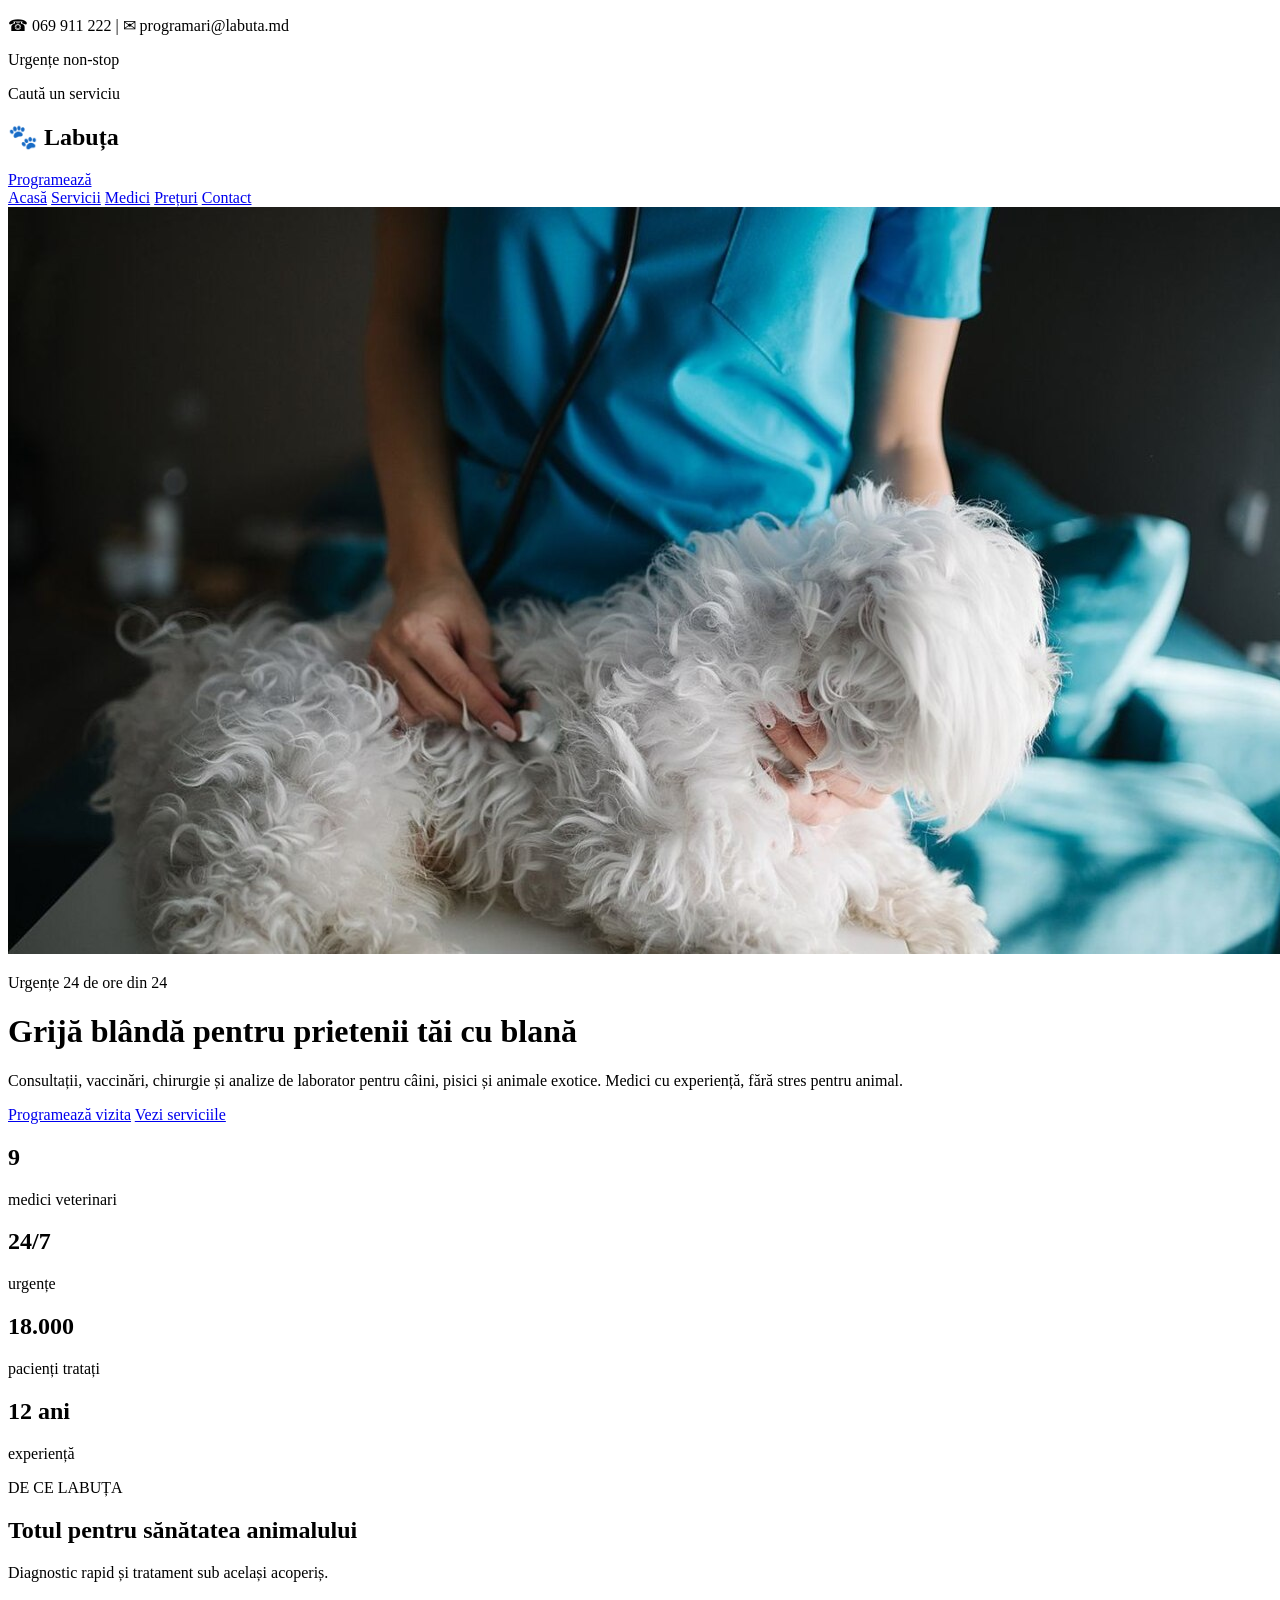
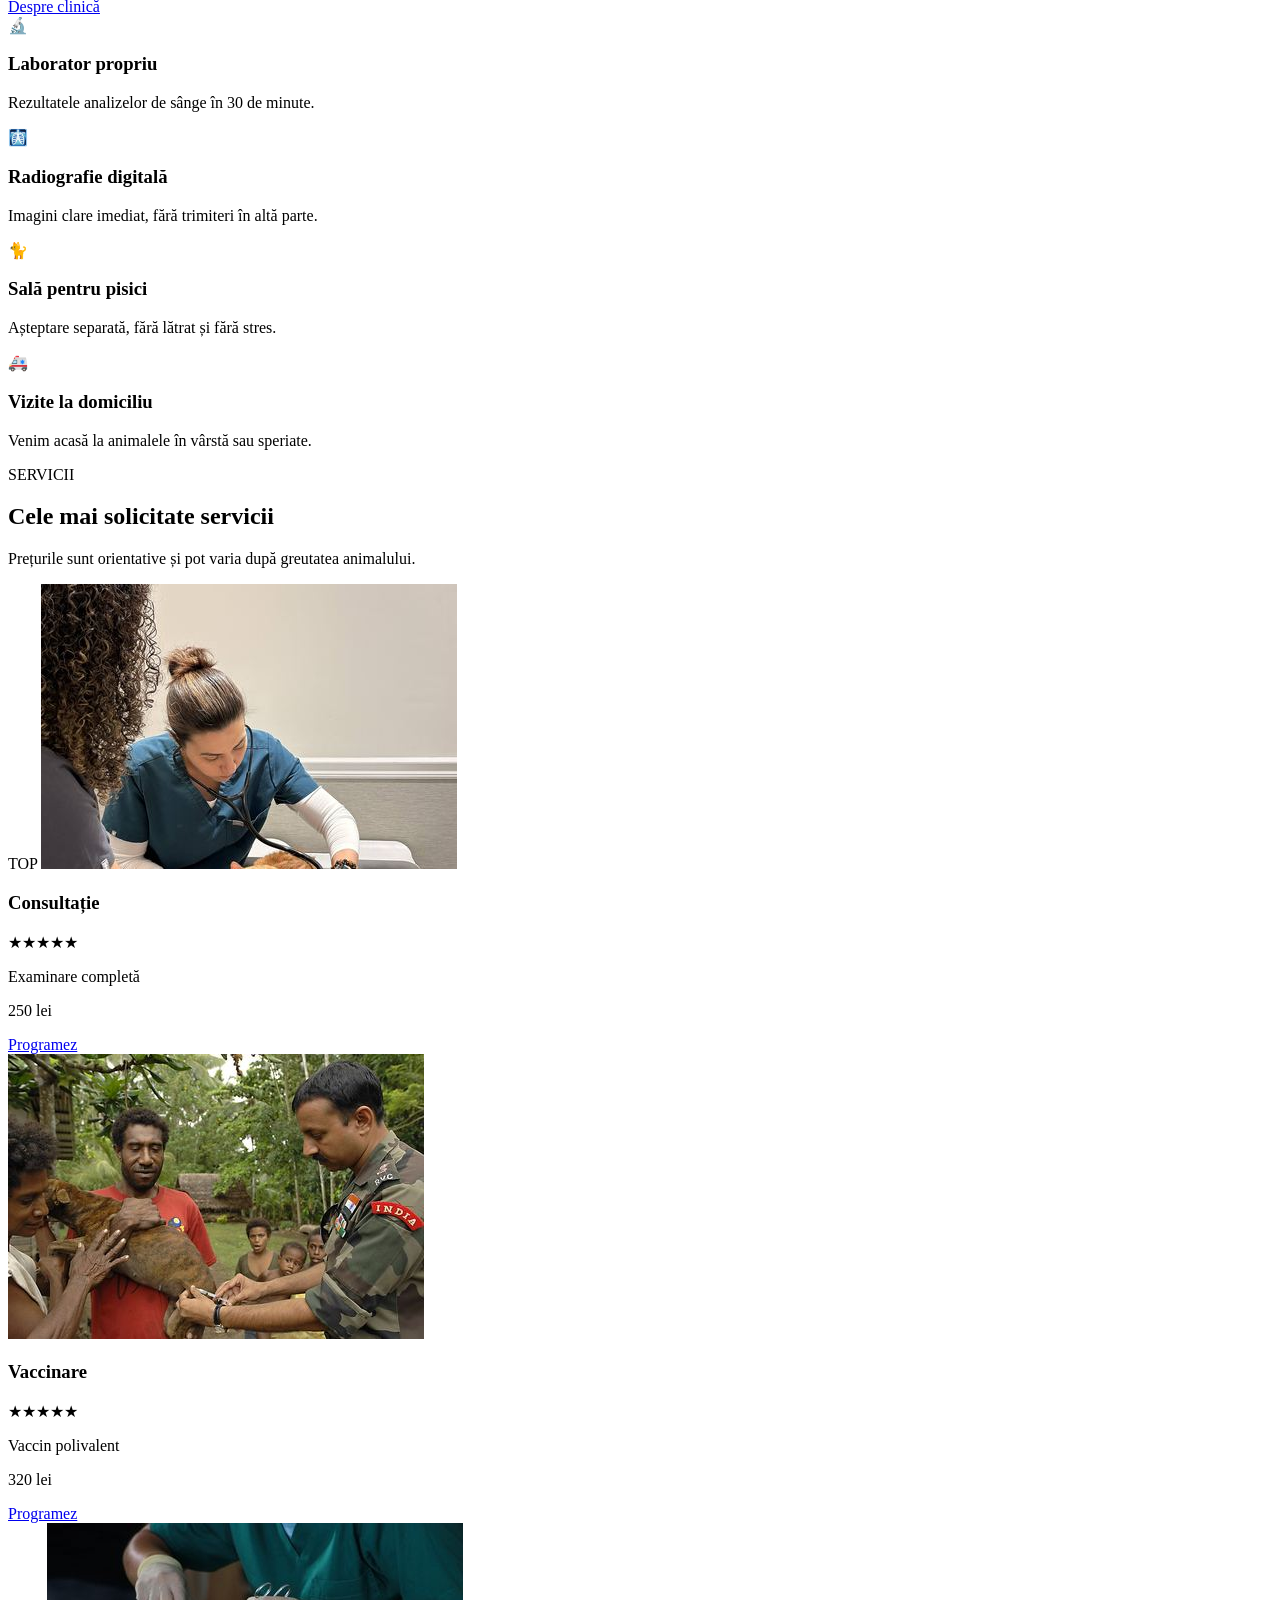
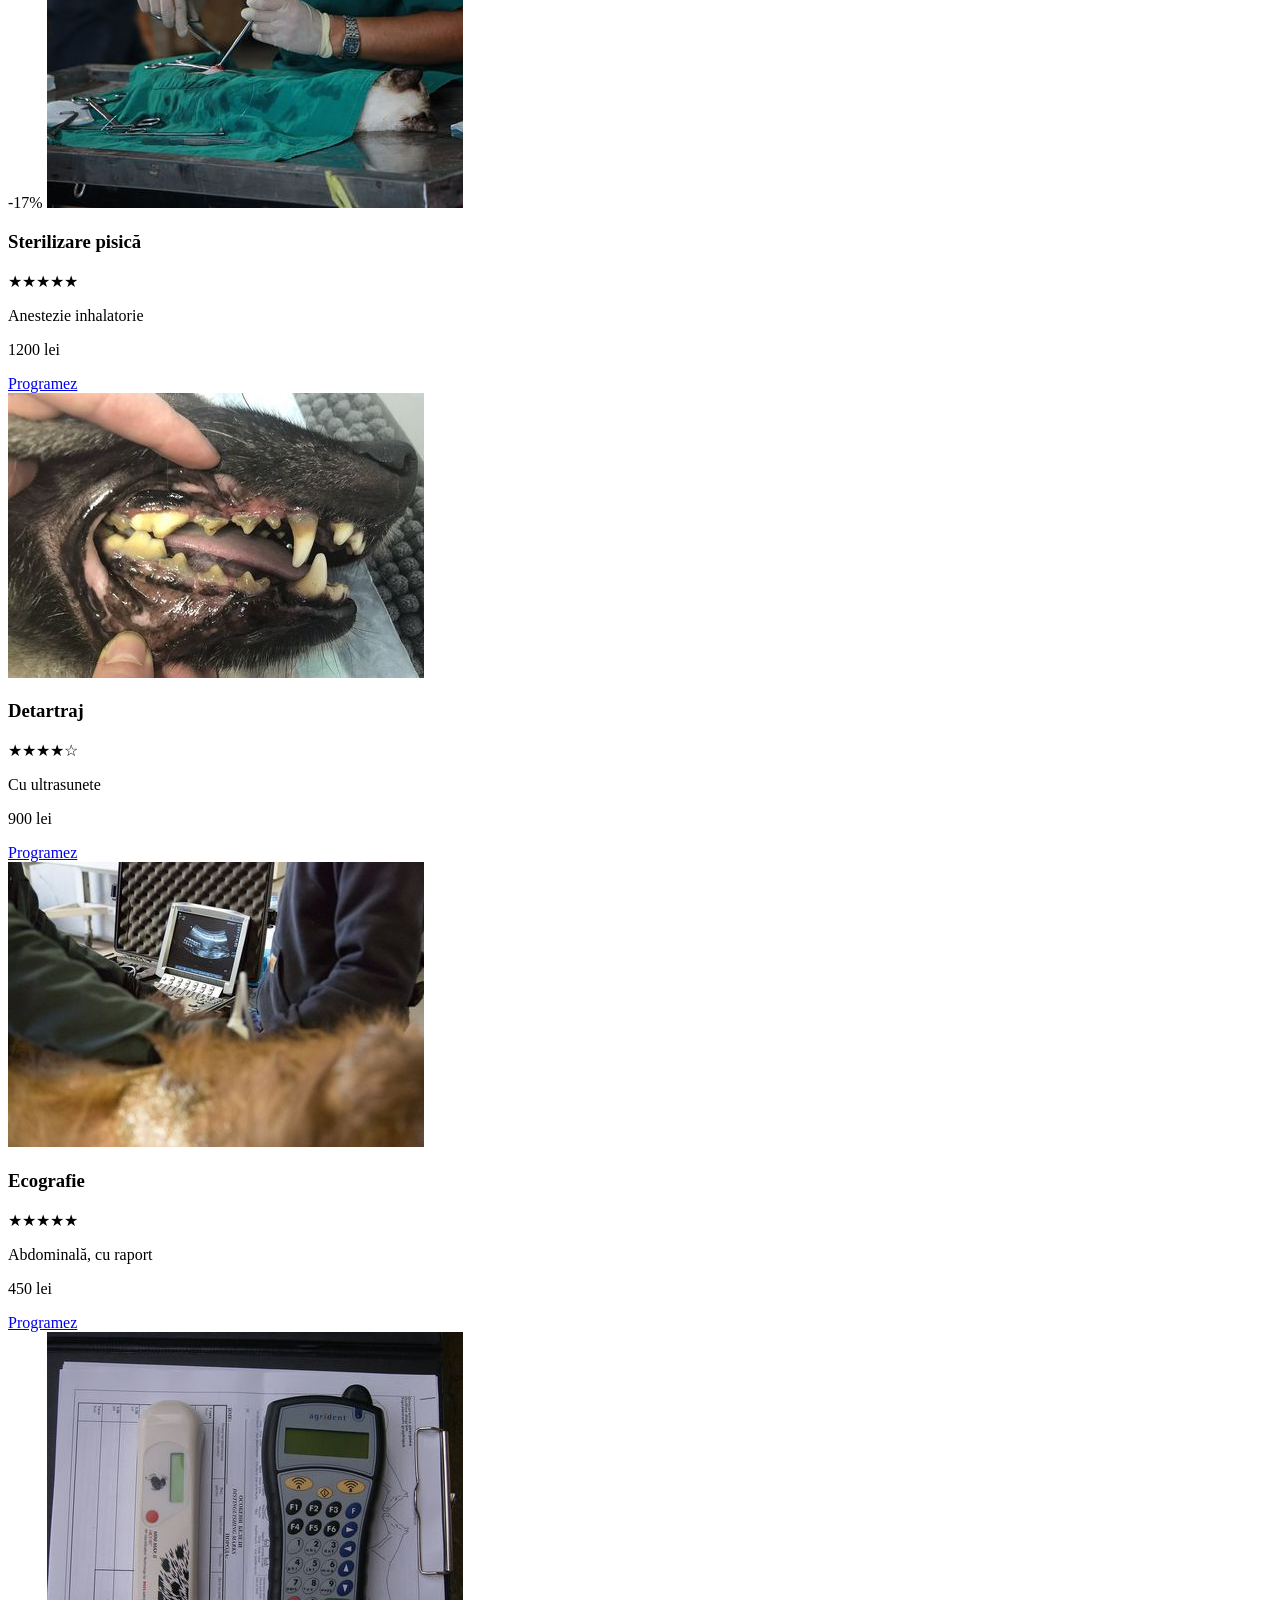
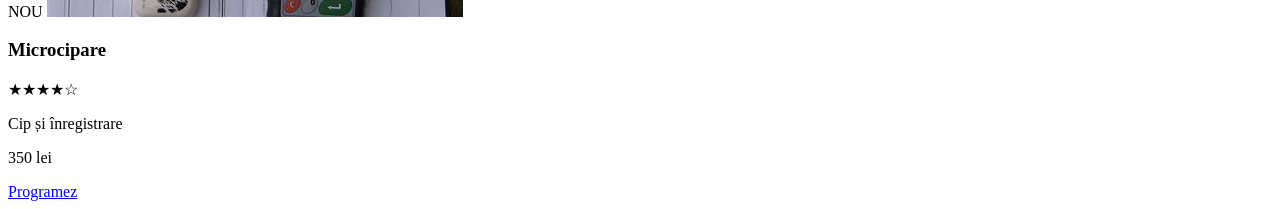
==== index.html @ cfefa3c4 "Update and rename labuta.html to index.html" ====
<!DOCTYPE html>
<html>

<head>
    <meta charset="UTF-8">
    <meta name="viewport" content="width=device-width, initial-scale=1.0">
    <title>Labuța - Clinica Veterinară</title>
    <link rel="stylesheet" href="style.css">
</head>
<body>

    <!-- Верхняя полоса -->
    <div class="top-bar">
        <p>☎ 069 911 222 | ✉ programari@labuta.md</p>
        <p>Urgențe non-stop</p>
    </div>

    <!-- Шапка -->
    <div class="header">
        <div class="header-top">
            <div class="search">
                <p>Caută un serviciu</p>
            </div>

            <div class="logo">
                <h2><span class="paw-icon">🐾</span> Labuța</h2>
            </div>

            <div class="header-button">
                <a href="#contact">Programează</a>
            </div>
        </div>

        <!-- Навигация -->
        <div class="navigation">
            <div class="navigation-links">
                <a href="#home">Acasă</a>
                <a href="#services">Servicii</a>
                <a href="#about">Medici</a>
                <a href="#prices">Prețuri</a>
                <a href="#contact">Contact</a>
            </div>
        </div>
    </div>

    <!-- Главный экран -->
    <div class="hero" id="home">
        <img src="images/veterinarian-dog.jpg" alt="Medic veterinar si câine">

        <div class="hero-content">
            <p class="hero-label">Urgențe 24 de ore din 24</p>

            <h1>Grijă <span>blândă</span> pentru prietenii tăi cu blană</h1>

            <p class="hero-description">
                Consultații, vaccinări, chirurgie și analize de laborator
                pentru câini, pisici și animale exotice.
                Medici cu experiență, fără stres pentru animal.
            </p>

            <div class="hero-buttons">
                <a href="#contact">Programează vizita</a>
                <a href="#services">Vezi serviciile</a>
            </div>
        </div>
    </div>

    <!-- Статистика -->
    <div class="statistics">
        <div class="stat-item">
            <h2>9</h2>
            <p>medici veterinari</p>
        </div>

        <div class="stat-item">
            <h2>24/7</h2>
            <p>urgențe</p>
        </div>

        <div class="stat-item">
            <h2>18.000</h2>
            <p>pacienți tratați</p>
        </div>

        <div class="stat-item">
            <h2>12 ani</h2>
            <p>experiență</p>
        </div>
    </div>

        <!-- Почему мы -->
    <div class="about" id="about">

        <div class="about-content">

            <p class="section-label">DE CE LABUȚA</p>

            <h2>Totul pentru sănătatea animalului</h2>

            <p>Diagnostic rapid și tratament sub același acoperiș.</p>

            <a href="#contact">Despre clinică</a>

        </div>

        <!-- Преимущества -->
        <div class="features" id="features">

            <div class="feature-card">
                <div class="feature-icon">🔬</div>
                <h3>Laborator propriu</h3>
                <p>Rezultatele analizelor de sânge în 30 de minute.</p>
            </div>

            <div class="feature-card">
                <div class="feature-icon">🩻</div>
                <h3>Radiografie digitală</h3>
                <p>Imagini clare imediat, fără trimiteri în altă parte.</p>
            </div>

            <div class="feature-card">
                <div class="feature-icon">🐈</div>
                <h3>Sală pentru pisici</h3>
                <p>Așteptare separată, fără lătrat și fără stres.</p>
            </div>

            <div class="feature-card">
                <div class="feature-icon">🚑</div>
                <h3>Vizite la domiciliu</h3>
                <p>Venim acasă la animalele în vârstă sau speriate.</p>
            </div>

        </div>

    </div>

    <!-- Услуги -->
    <div class="services" id="services">

        <p class="section-label">SERVICII</p>

        <h2>Cele mai solicitate servicii</h2>

        <p>Prețurile sunt orientative și pot varia după greutatea animalului.</p>

        <div class="services-grid">
            <div class="service-card">
                <span class="card-badge">TOP</span>
                <img src="images/consultation.jpg" alt="Consultație">
                <div class="service-content">
                    <h3>Consultație</h3>
                    <p>★★★★★</p>
                    <p>Examinare completă</p>
                    <p>250 lei</p>
                    <a href="#contact">Programez</a>
                </div>
            </div>

            <div class="service-card">
                <img src="images/vaccination.jpg" alt="Vaccinare">
                <div class="service-content">
                    <h3>Vaccinare</h3>
                    <p>★★★★★</p>
                    <p>Vaccin polivalent</p>
                    <p>320 lei</p>
                    <a href="#contact">Programez</a>
                </div>
            </div>

            <div class="service-card">
                <span class="card-badge">-17%</span>
                <img src="images/sterilization.jpg" alt="Sterilizare pisică">
                <div class="service-content">
                    <h3>Sterilizare pisică</h3>
                    <p>★★★★★</p>
                    <p>Anestezie inhalatorie</p>
                    <p>1200 lei</p>
                    <a href="#contact">Programez</a>
                </div>
            </div>

            <div class="service-card">
                <img src="images/dental.jpg" alt="Detartraj">
                <div class="service-content">
                    <h3>Detartraj</h3>
                    <p>★★★★☆</p>
                    <p>Cu ultrasunete</p>
                    <p>900 lei</p>
                    <a href="#contact">Programez</a>
                </div>
            </div>

            <div class="service-card">
                <img src="images/ecografie.jpg" alt="Ecografie">
                <div class="service-content">
                    <h3>Ecografie</h3>
                    <p>★★★★★</p>
                    <p>Abdominală, cu raport</p>
                    <p>450 lei</p>
                    <a href="#contact">Programez</a>
                </div>
            </div>

            <div class="service-card">
                <span class="card-badge">NOU</span>
                <img src="images/microchip.jpg" alt="Microcipare">
                <div class="service-content">
                    <h3>Microcipare</h3>
                    <p>★★★★☆</p>
                    <p>Cip și înregistrare</p>
                    <p>350 lei</p>
                    <a href="#contact">Programez</a>
                </div>
            </div>
        </div>
    </div>
</body>

</html>
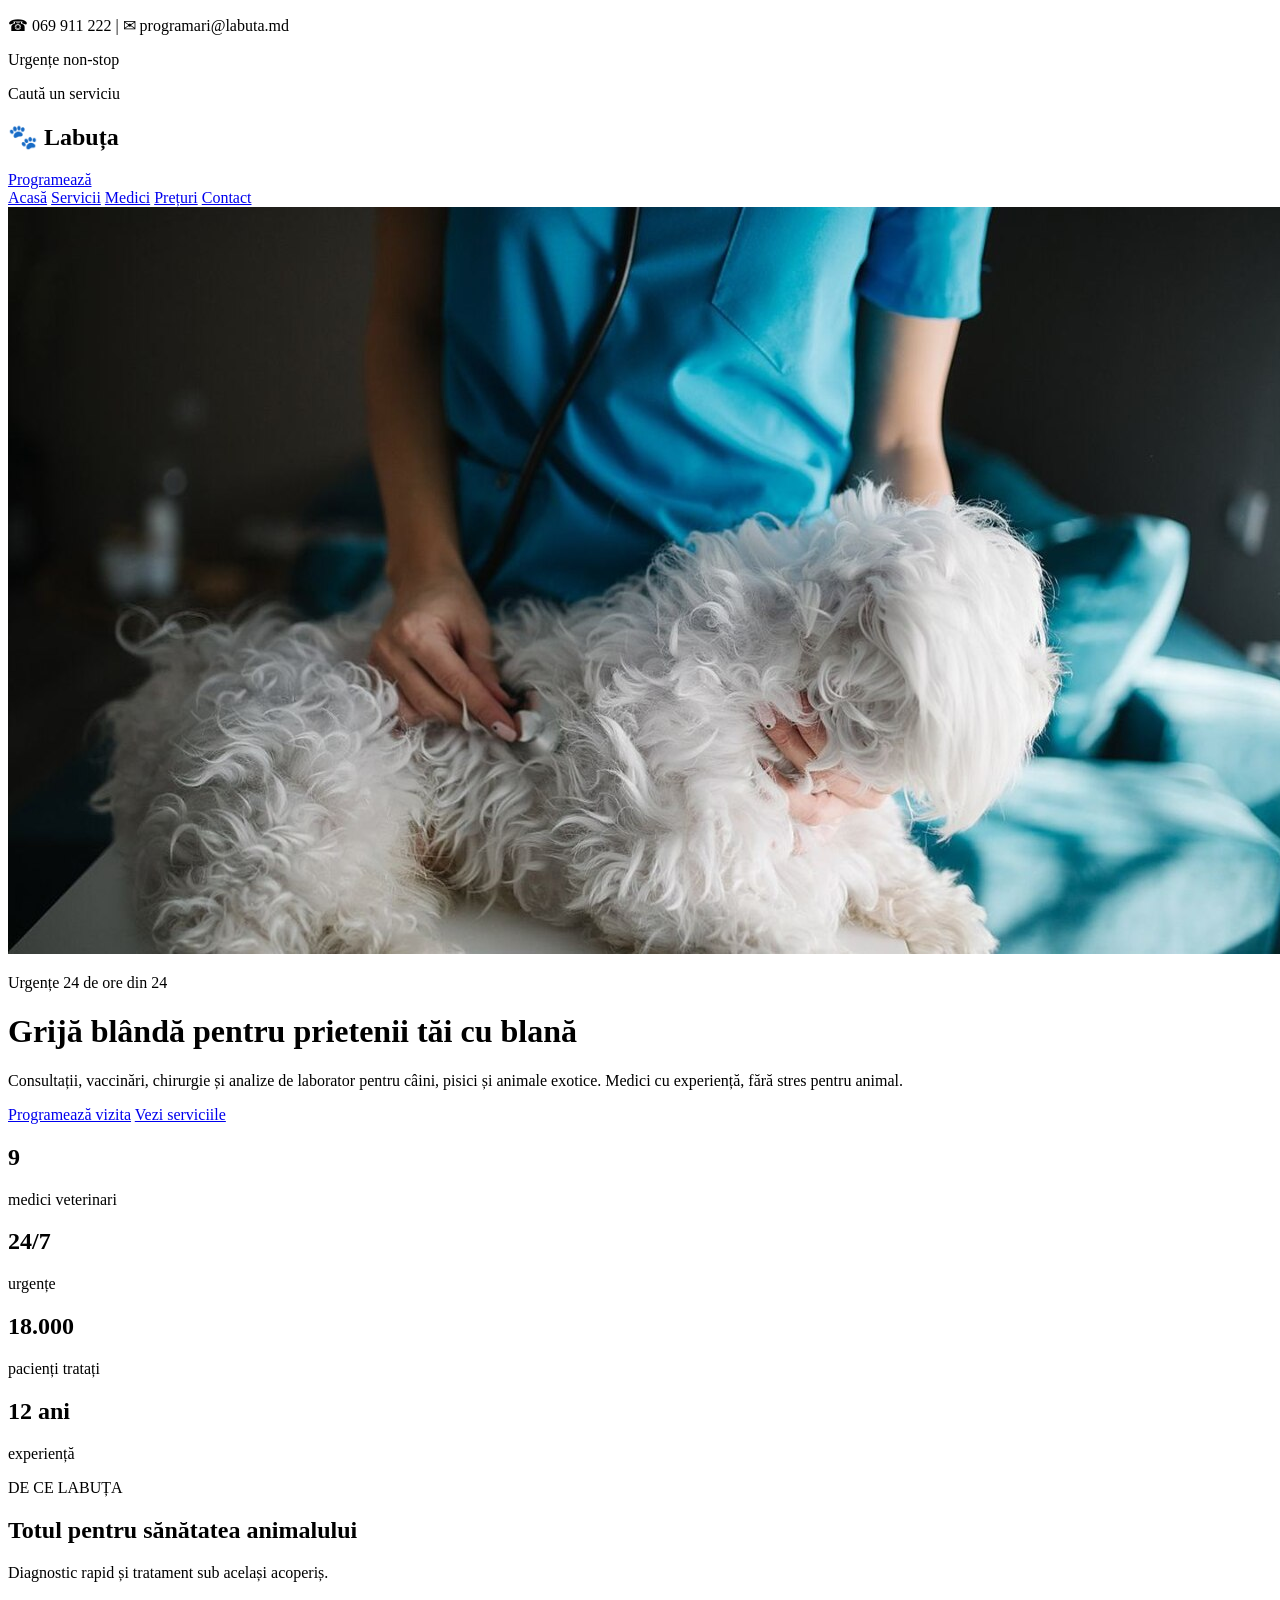
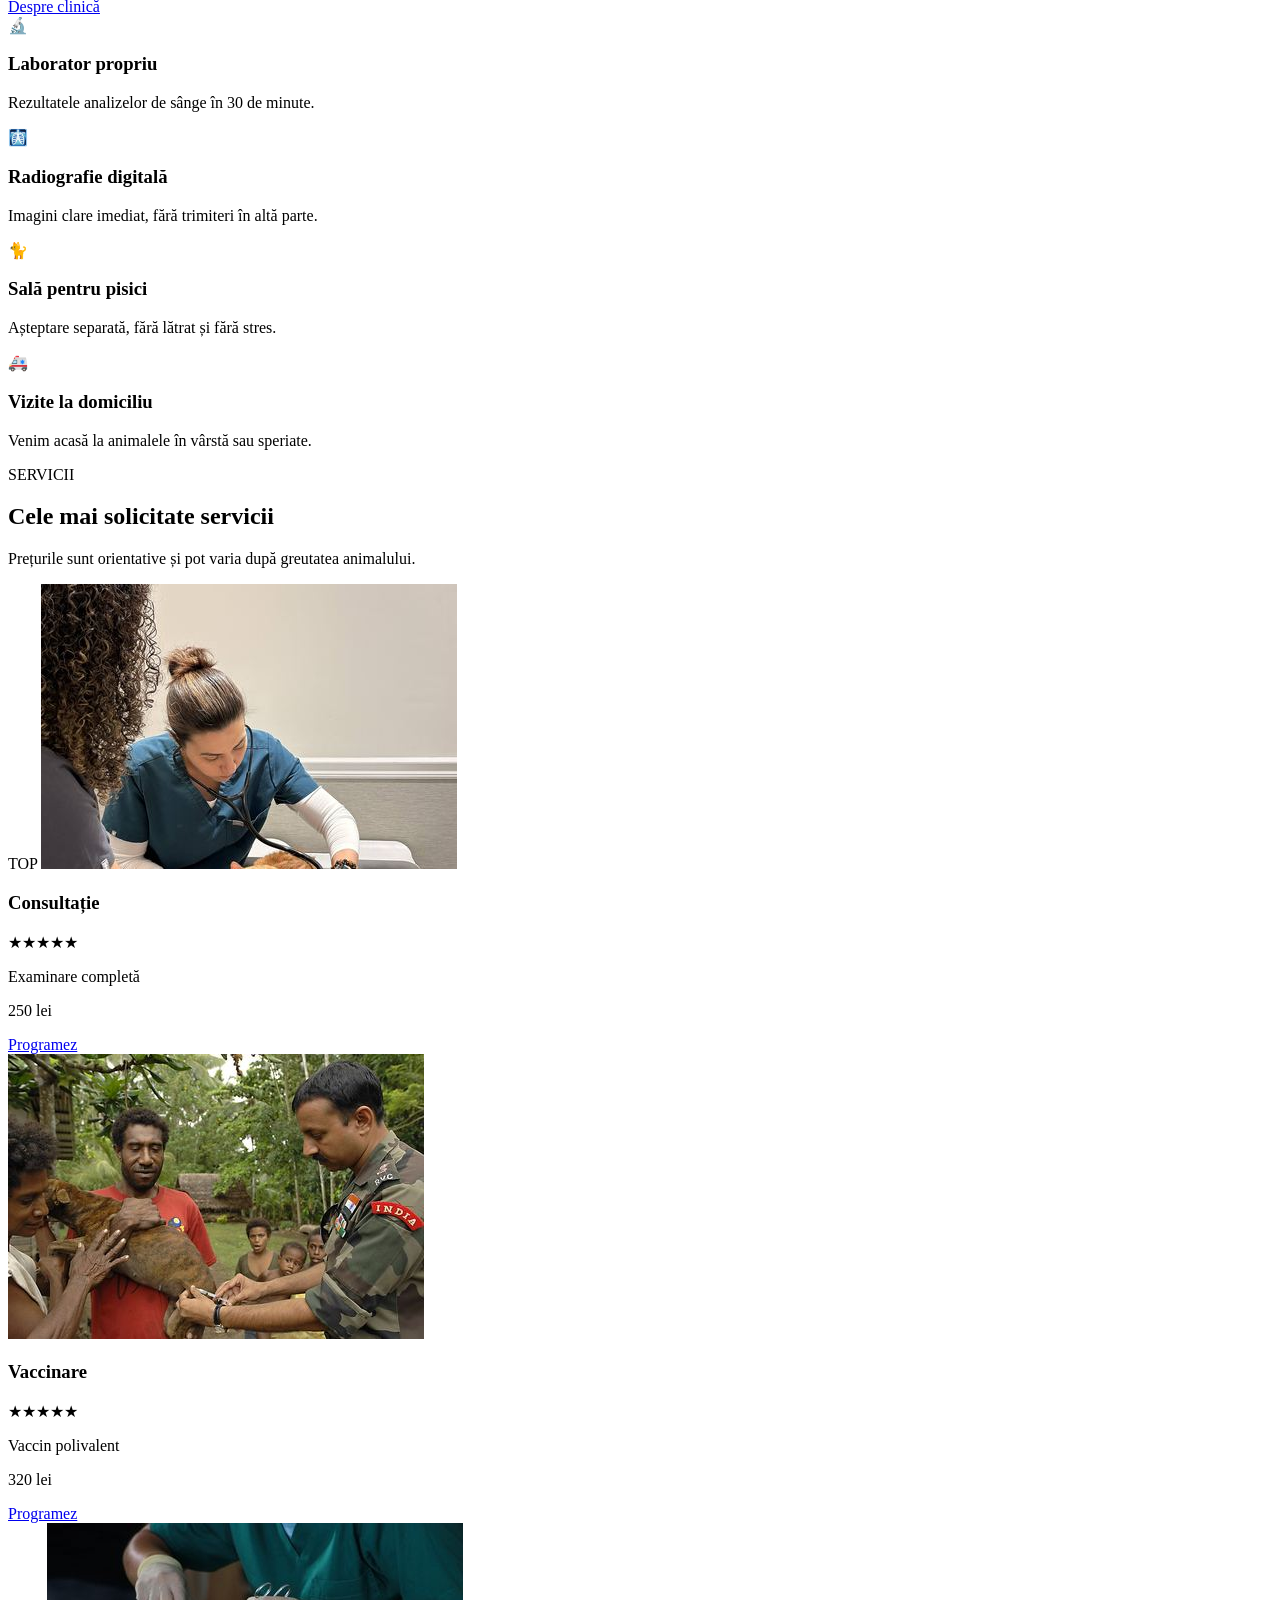
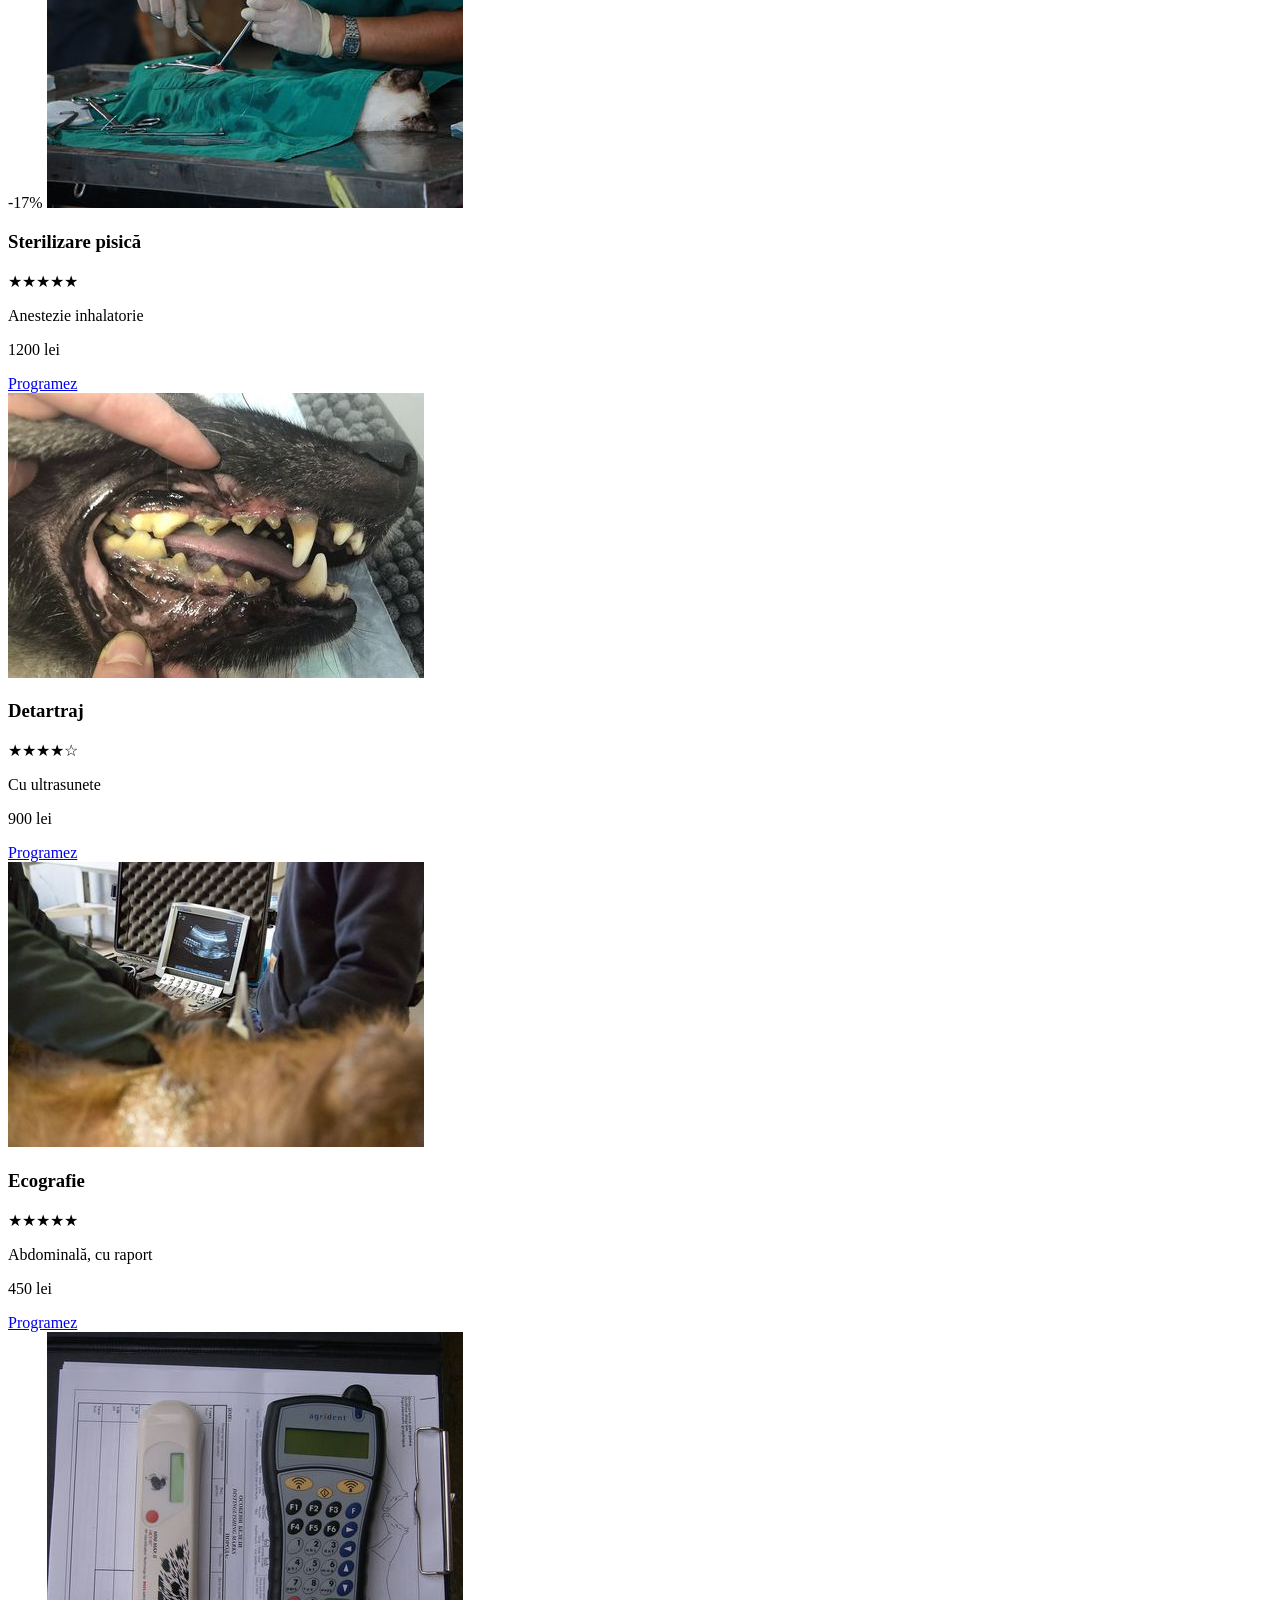
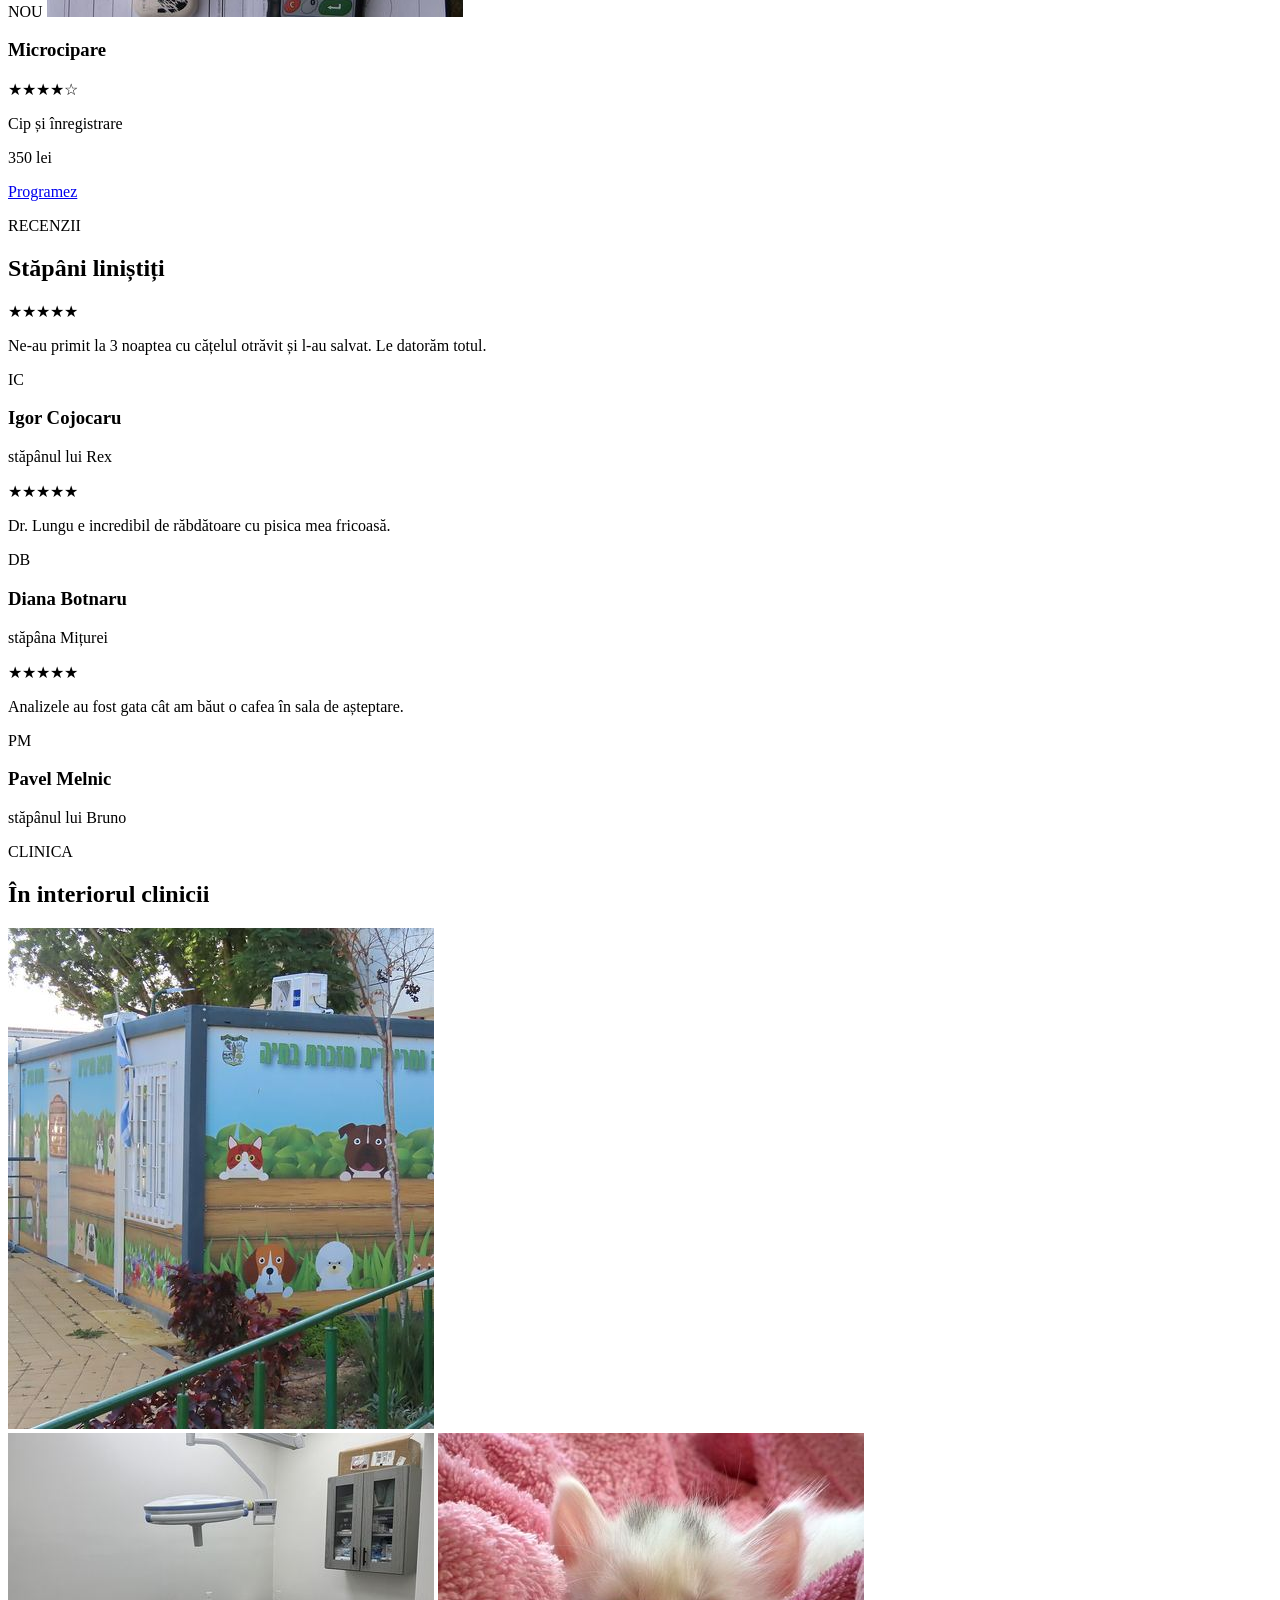
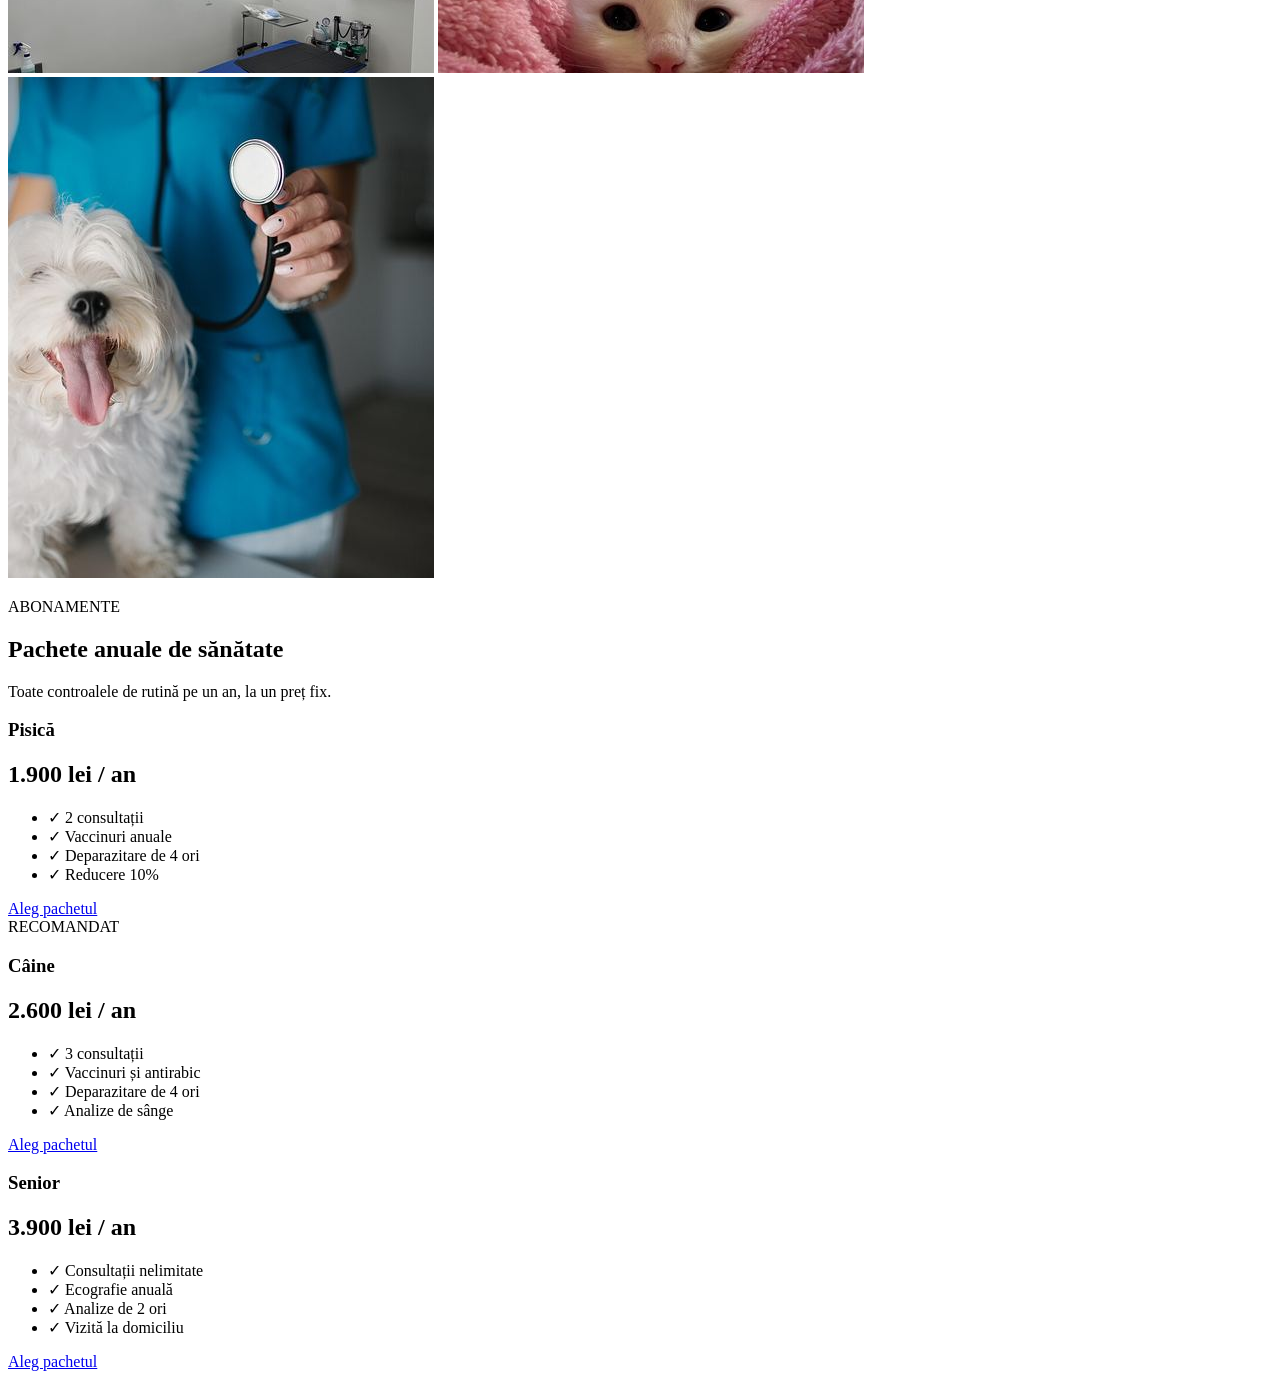
==== commit f0c3b70b: "добавил галерею и тарифы" ====
--- a/index.html
+++ b/index.html
@@ -214,6 +214,123 @@
             </div>
         </div>
     </div>
+    <!-- Отзывы -->
+    <div class="reviews">
+
+        <p class="section-label">RECENZII</p>
+
+        <h2>Stăpâni liniștiți</h2>
+
+        <div class="reviews-grid">
+
+            <div class="review-card">
+                <p>★★★★★</p>
+                <p>Ne-au primit la 3 noaptea cu cățelul otrăvit și l-au salvat. Le datorăm totul.</p>
+                <div class="review-author">
+                    <div class="author-avatar avatar-ic">IC</div>
+                    <div>
+                        <h3>Igor Cojocaru</h3>
+                        <p>stăpânul lui Rex</p>
+                    </div>
+                </div>
+            </div>
+
+            <div class="review-card">
+                <p>★★★★★</p>
+                <p>Dr. Lungu e incredibil de răbdătoare cu pisica mea fricoasă.</p>
+                <div class="review-author">
+                    <div class="author-avatar avatar-db">DB</div>
+                    <div>
+                        <h3>Diana Botnaru</h3>
+                        <p>stăpâna Mițurei</p>
+                    </div>
+                </div>
+            </div>
+
+            <div class="review-card">
+                <p>★★★★★</p>
+                <p>Analizele au fost gata cât am băut o cafea în sala de așteptare.</p>
+                <div class="review-author">
+                    <div class="author-avatar avatar-pm">PM</div>
+                    <div>
+                        <h3>Pavel Melnic</h3>
+                        <p>stăpânul lui Bruno</p>
+                    </div>
+                </div>
+            </div>
+
+        </div>
+    </div>
+
+        <!-- Галерея -->
+    <div class="gallery">
+
+        <p class="section-label">CLINICA</p>
+
+        <h2>În interiorul clinicii</h2>
+
+        <div class="gallery-grid">
+            <img src="images/clinic.jpg" alt="Fațada clinicii">
+            <div class="gallery-col">
+                <img src="images/cabinet.jpg" alt="Cabinet veterinar">
+                <img src="images/kitten.jpg" alt="Pisoi">
+            </div>
+            <img src="images/dog.jpg" alt="Examinarea unui câine">
+        </div>
+
+    </div>
+
+    <!-- Тарифы -->
+    <div class="pricing" id="prices">
+
+        <p class="section-label">ABONAMENTE</p>
+
+        <h2>Pachete anuale de sănătate</h2>
+
+        <p>Toate controalele de rutină pe un an, la un preț fix.</p>
+
+        <div class="pricing-grid">
+
+            <div class="price-card">
+                <h3>Pisică</h3>
+                <h2>1.900 lei <span>/ an</span></h2>
+                <ul>
+                    <li>✓ 2 consultații</li>
+                    <li>✓ Vaccinuri anuale</li>
+                    <li>✓ Deparazitare de 4 ori</li>
+                    <li>✓ Reducere 10%</li>
+                </ul>
+                <a href="#contact">Aleg pachetul</a>
+            </div>
+
+            <div class="price-card">
+                <span class="card-badge">RECOMANDAT</span>
+                <h3>Câine</h3>
+                <h2>2.600 lei <span>/ an</span></h2>
+                <ul>
+                    <li>✓ 3 consultații</li>
+                    <li>✓ Vaccinuri și antirabic</li>
+                    <li>✓ Deparazitare de 4 ori</li>
+                    <li>✓ Analize de sânge</li>
+                </ul>
+                <a href="#contact">Aleg pachetul</a>
+            </div>
+
+            <div class="price-card">
+                <h3>Senior</h3>
+                <h2>3.900 lei <span>/ an</span></h2>
+                <ul>
+                    <li>✓ Consultații nelimitate</li>
+                    <li>✓ Ecografie anuală</li>
+                    <li>✓ Analize de 2 ori</li>
+                    <li>✓ Vizită la domiciliu</li>
+                </ul>
+                <a href="#contact">Aleg pachetul</a>
+            </div>
+
+        </div>
+    </div>
+    
 </body>
 
 </html>
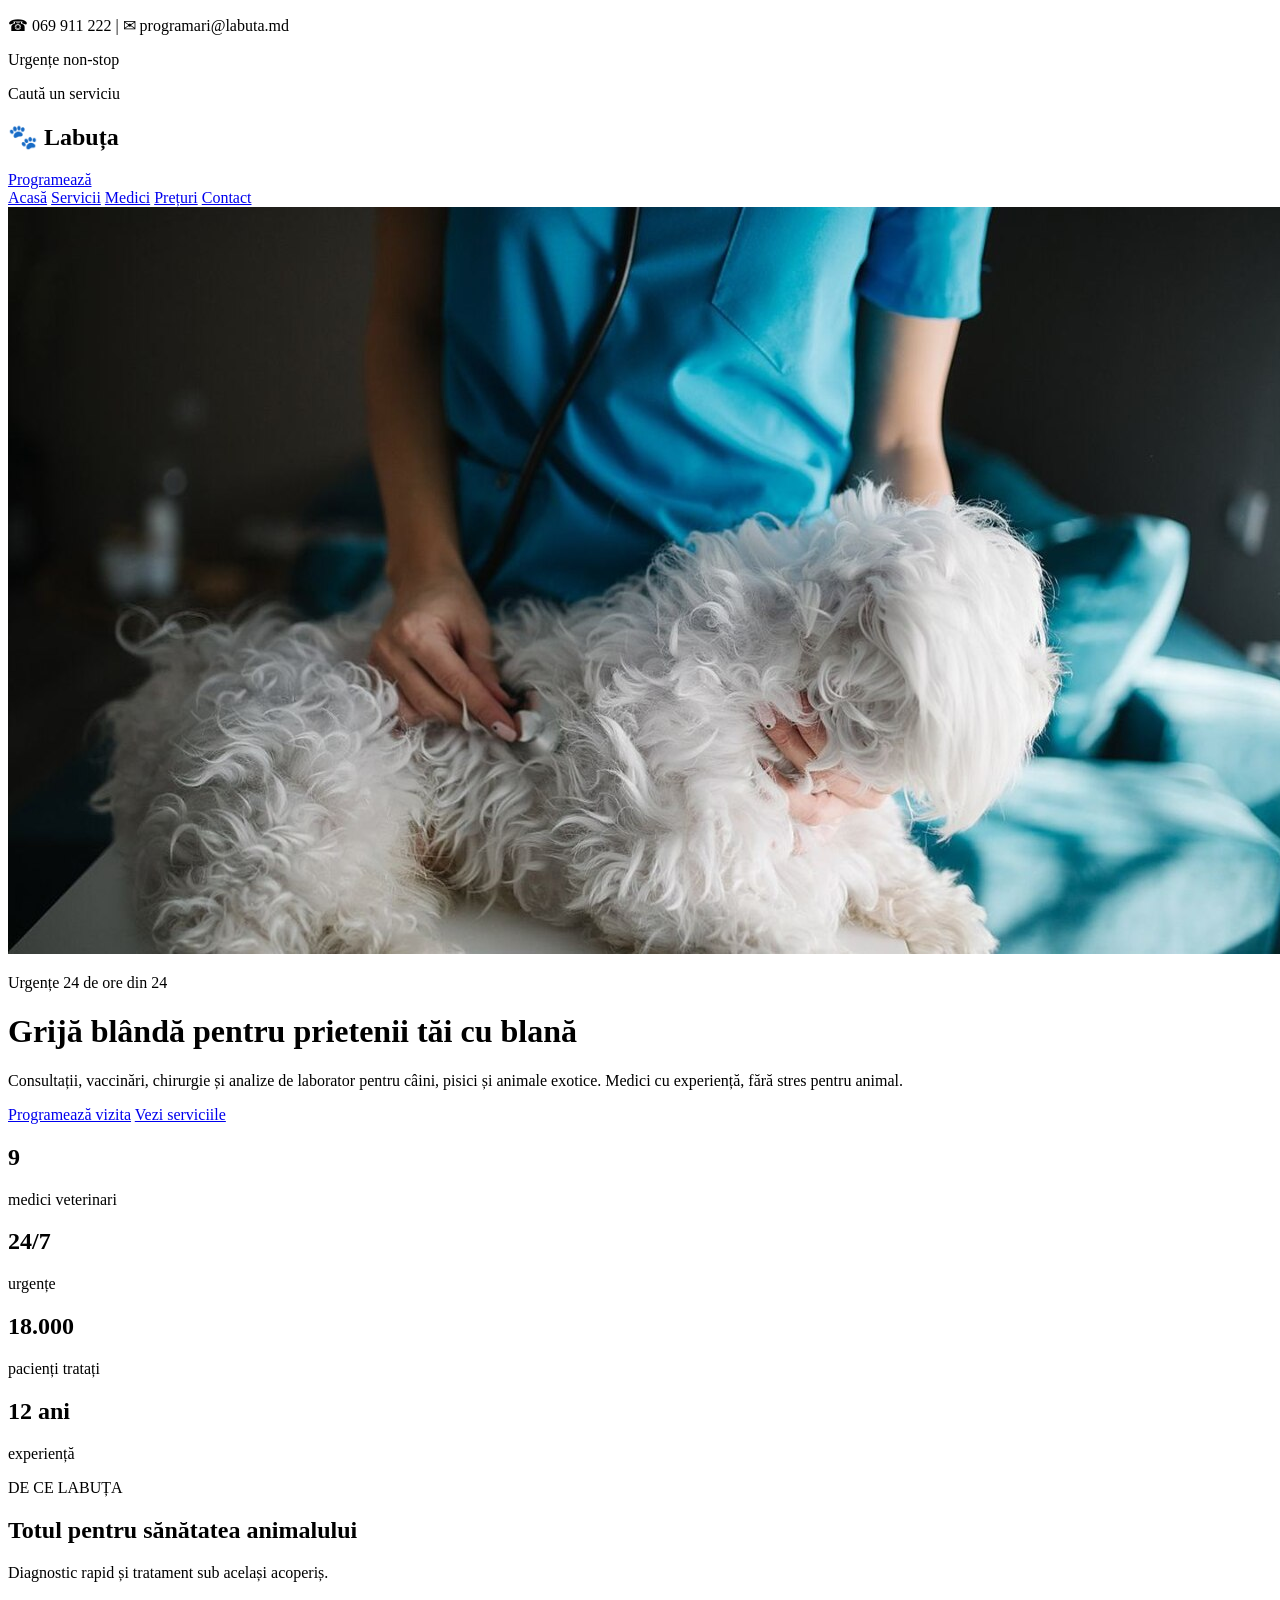
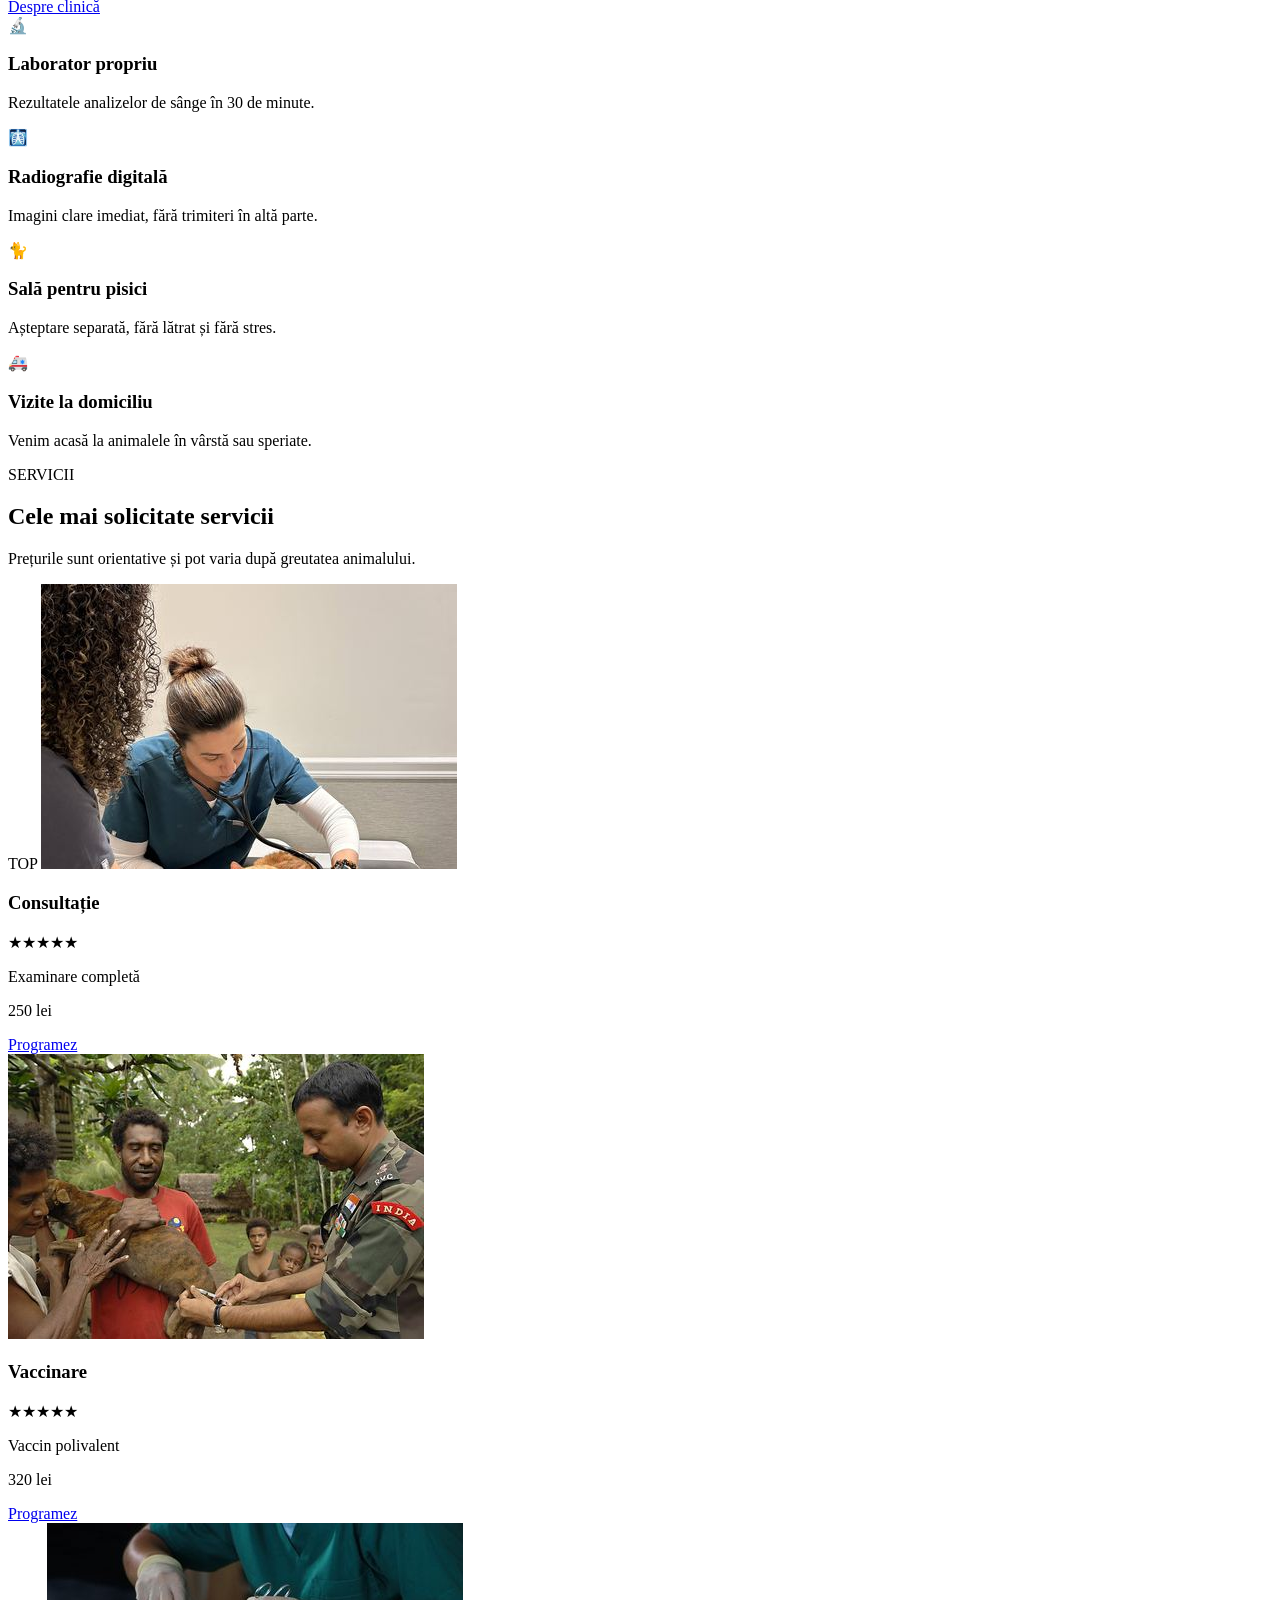
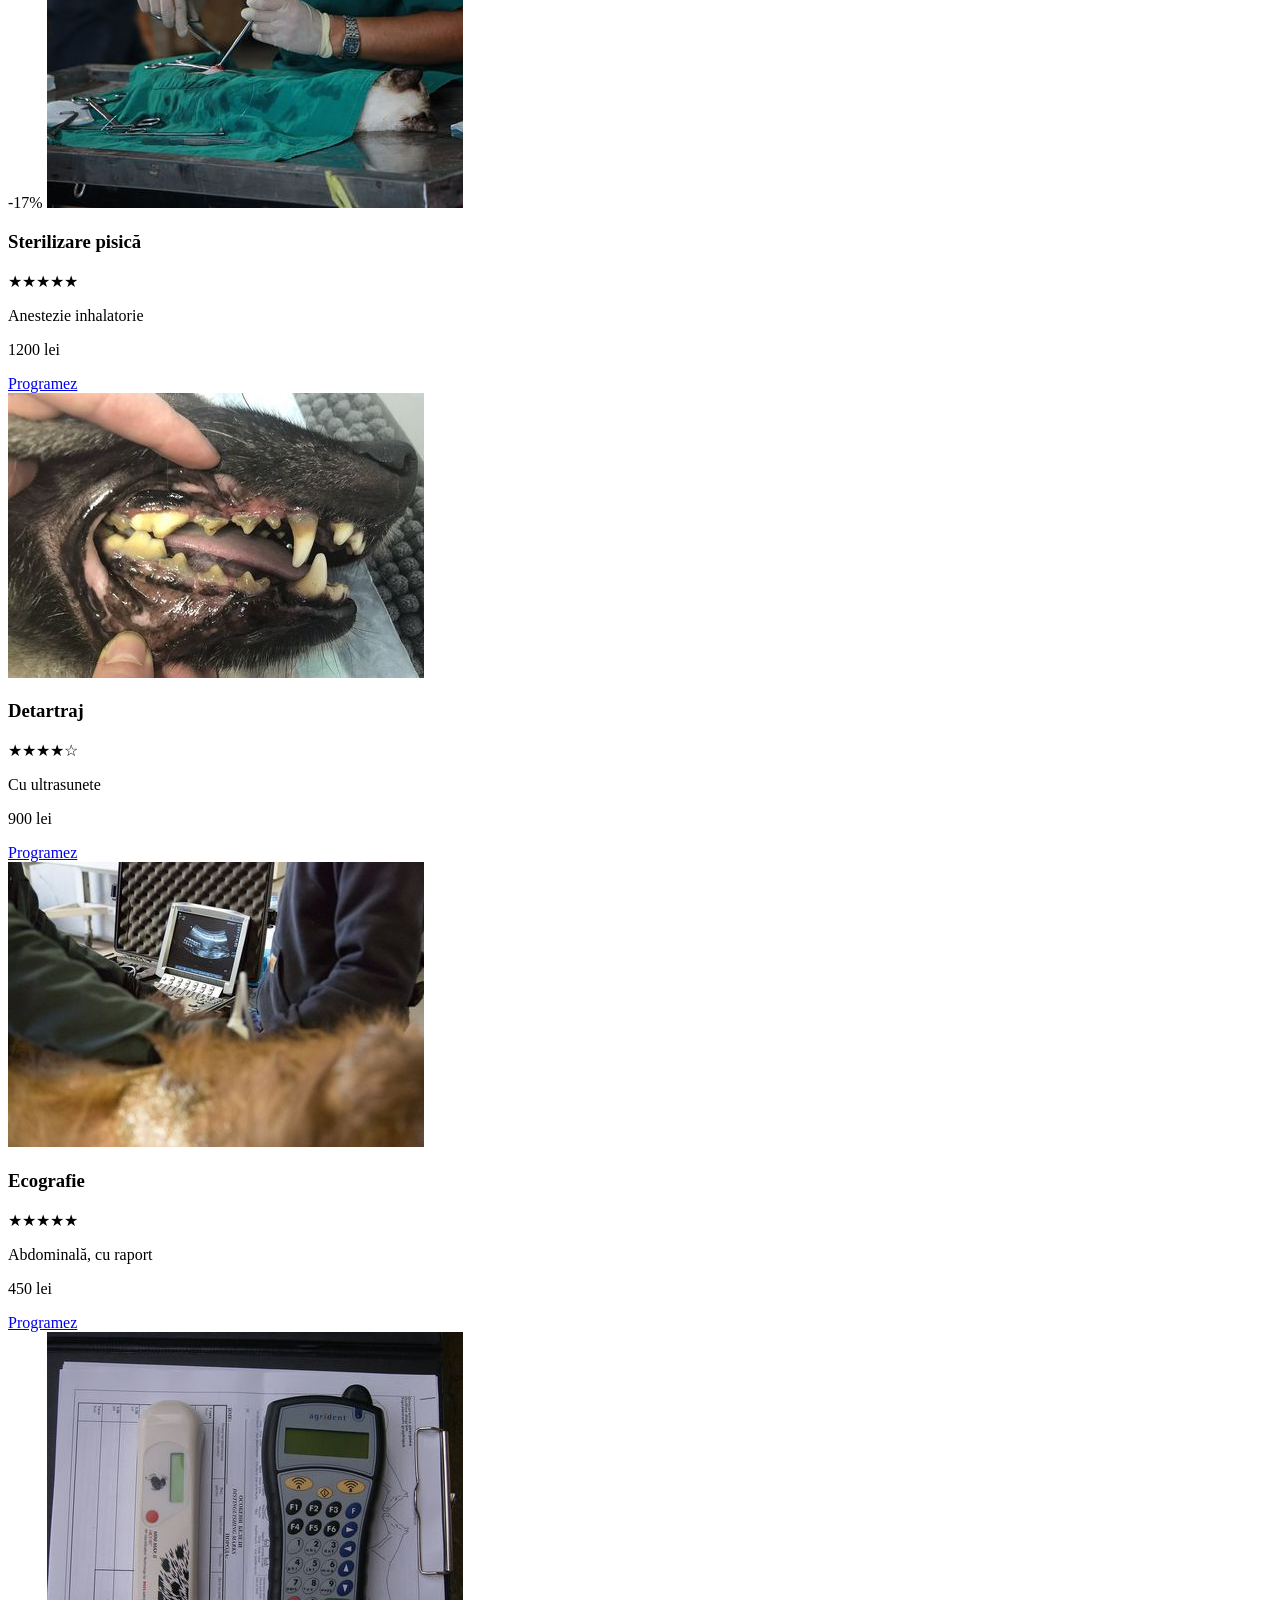
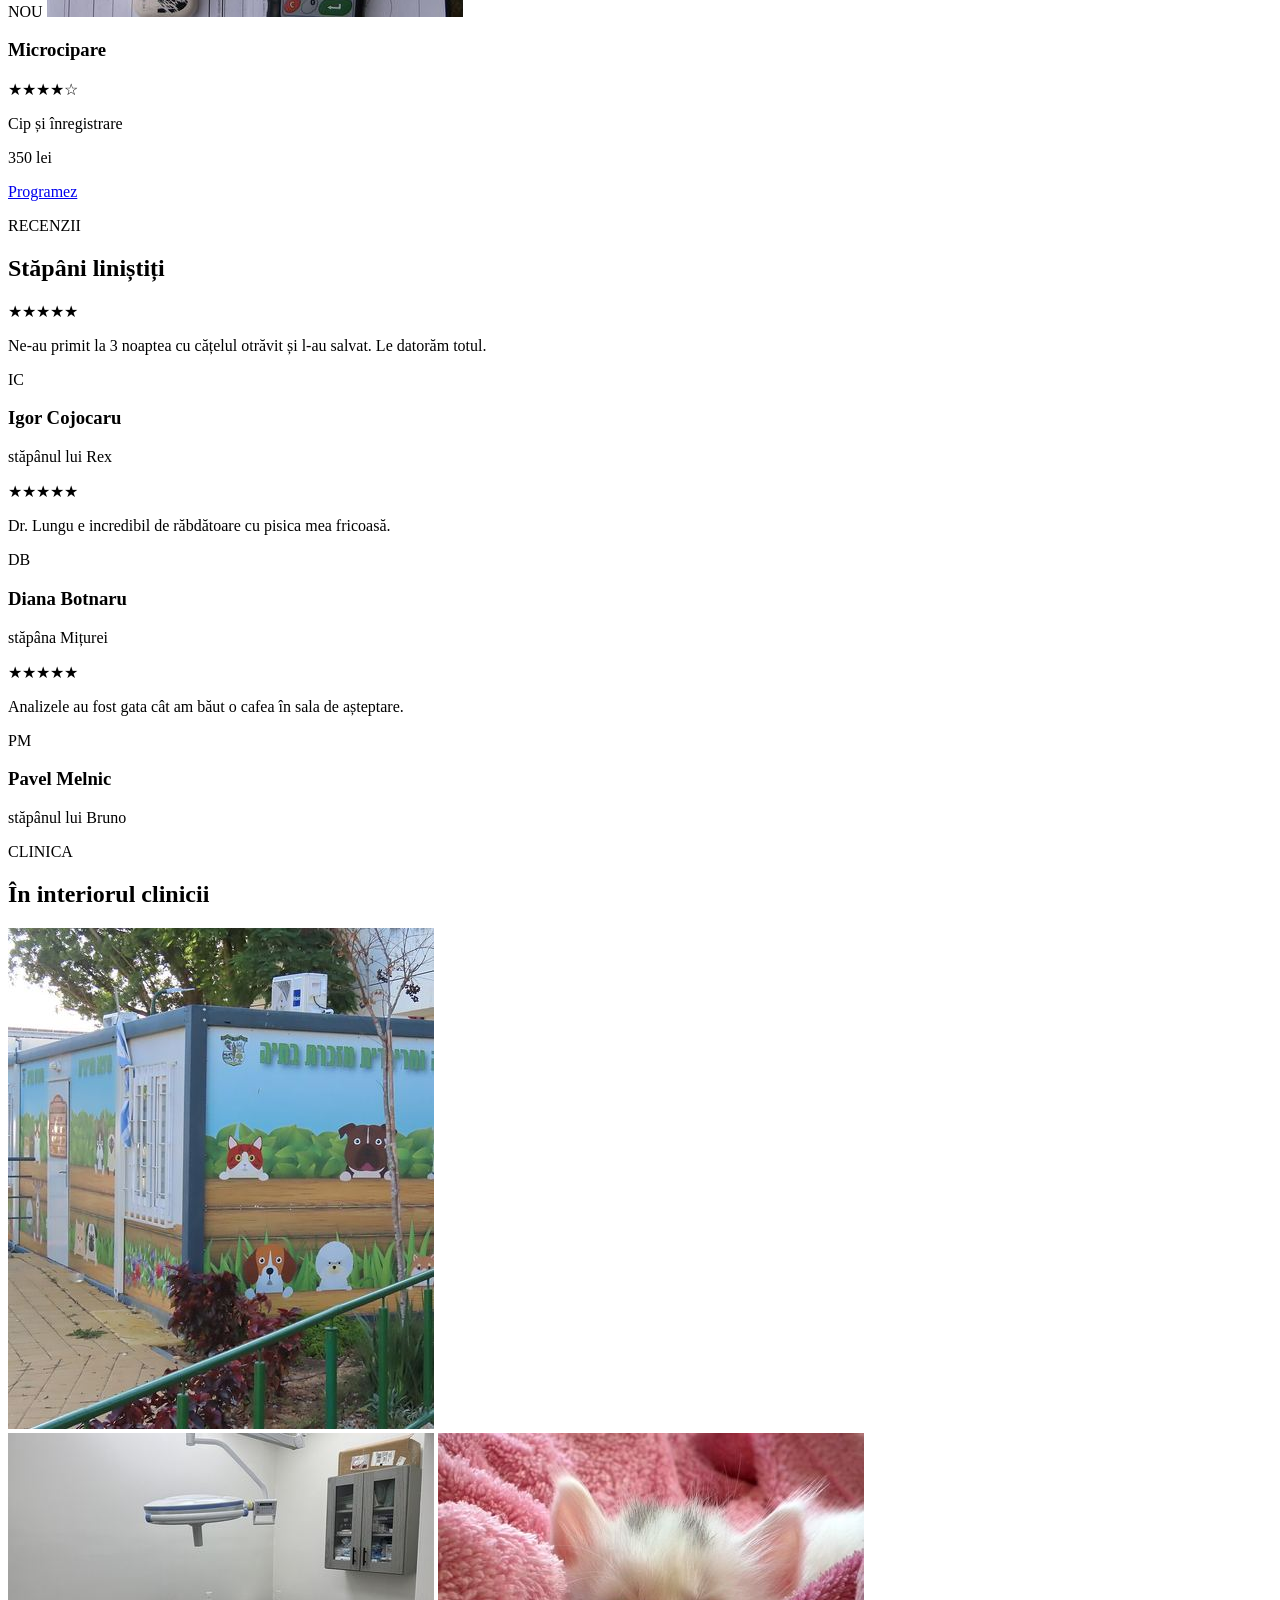
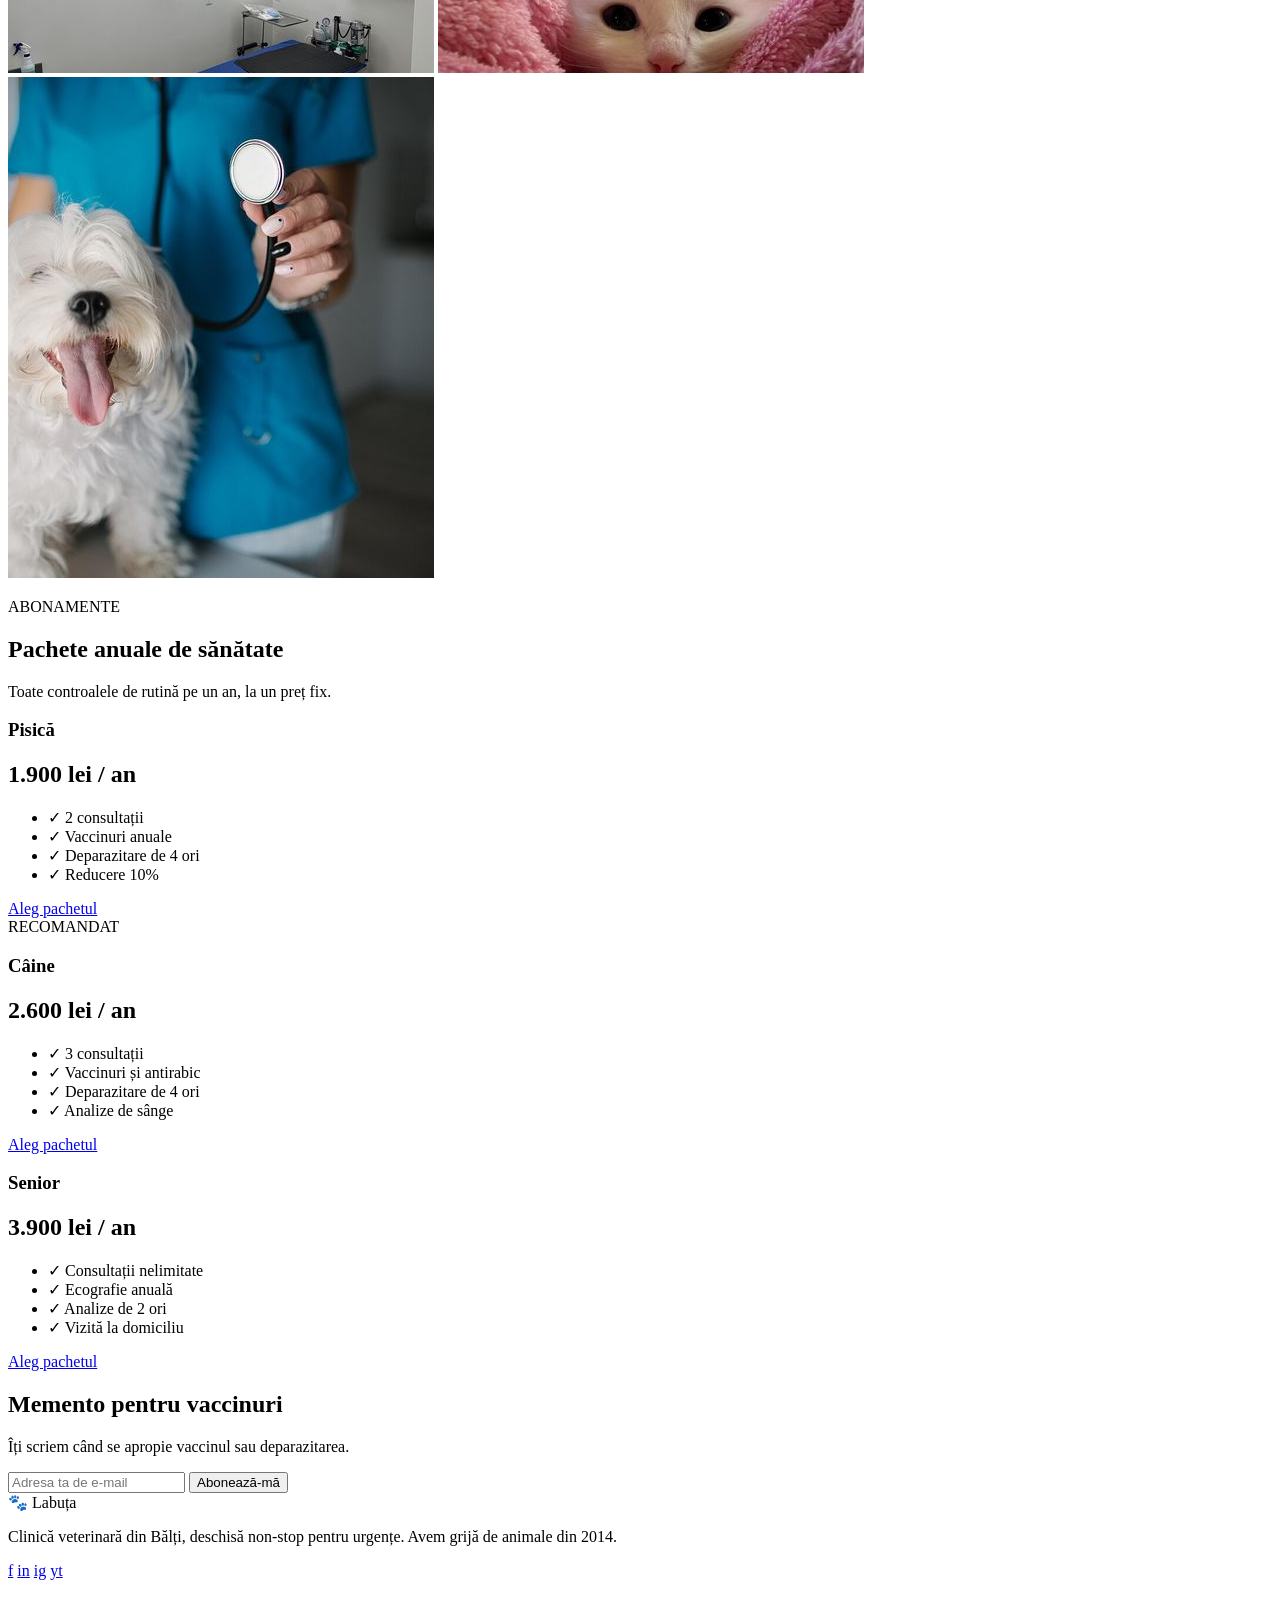
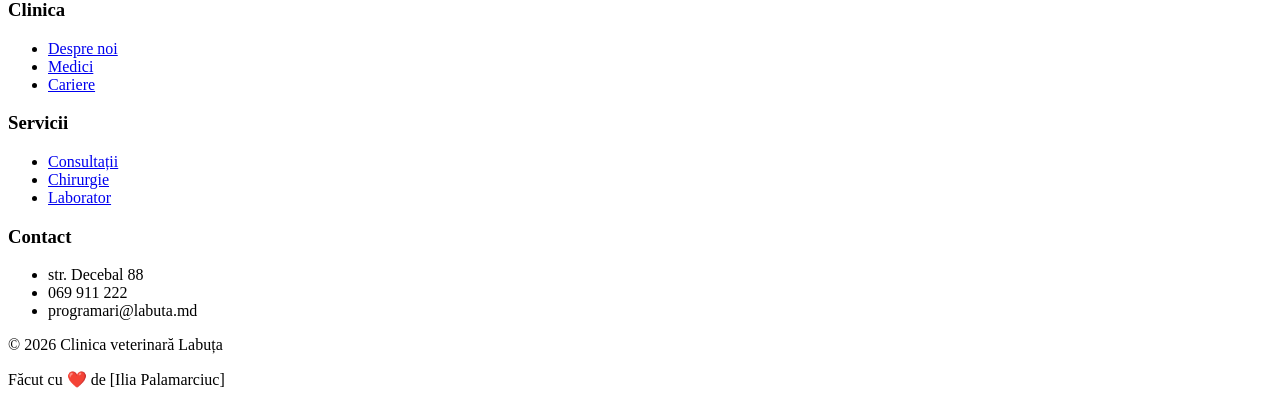
==== commit 13a98555: "добавил футер и закончил страницу" ====
--- a/index.html
+++ b/index.html
@@ -1,11 +1,10 @@
 <!DOCTYPE html>
-<html>
-
+<html lang="ro">
 <head>
     <meta charset="UTF-8">
     <meta name="viewport" content="width=device-width, initial-scale=1.0">
     <title>Labuța - Clinica Veterinară</title>
-    <link rel="stylesheet" href="style.css">
+    <link rel="stylesheet" href="EP.css">
 </head>
 <body>
 
@@ -17,7 +16,9 @@
 
     <!-- Шапка -->
     <div class="header">
+
         <div class="header-top">
+
             <div class="search">
                 <p>Caută un serviciu</p>
             </div>
@@ -29,6 +30,7 @@
             <div class="header-button">
                 <a href="#contact">Programează</a>
             </div>
+
         </div>
 
         <!-- Навигация -->
@@ -41,13 +43,16 @@
                 <a href="#contact">Contact</a>
             </div>
         </div>
+
     </div>
 
     <!-- Главный экран -->
     <div class="hero" id="home">
+
         <img src="images/veterinarian-dog.jpg" alt="Medic veterinar si câine">
 
         <div class="hero-content">
+
             <p class="hero-label">Urgențe 24 de ore din 24</p>
 
             <h1>Grijă <span>blândă</span> pentru prietenii tăi cu blană</h1>
@@ -62,11 +67,14 @@
                 <a href="#contact">Programează vizita</a>
                 <a href="#services">Vezi serviciile</a>
             </div>
-        </div>
+
+        </div>
+
     </div>
 
     <!-- Статистика -->
     <div class="statistics">
+
         <div class="stat-item">
             <h2>9</h2>
             <p>medici veterinari</p>
@@ -86,9 +94,10 @@
             <h2>12 ani</h2>
             <p>experiență</p>
         </div>
-    </div>
-
-        <!-- Почему мы -->
+
+    </div>
+
+    <!-- Почему мы -->
     <div class="about" id="about">
 
         <div class="about-content">
@@ -144,17 +153,17 @@
         <p>Prețurile sunt orientative și pot varia după greutatea animalului.</p>
 
         <div class="services-grid">
-            <div class="service-card">
-                <span class="card-badge">TOP</span>
-                <img src="images/consultation.jpg" alt="Consultație">
-                <div class="service-content">
-                    <h3>Consultație</h3>
-                    <p>★★★★★</p>
-                    <p>Examinare completă</p>
-                    <p>250 lei</p>
-                    <a href="#contact">Programez</a>
-                </div>
-            </div>
+<div class="service-card">
+    <span class="card-badge">TOP</span>
+    <img src="images/consultation.jpg" alt="Consultație">
+    <div class="service-content">
+        <h3>Consultație</h3>
+        <p>★★★★★</p>
+        <p>Examinare completă</p>
+        <p>250 lei</p>
+        <a href="#contact">Programez</a>
+    </div>
+</div>
 
             <div class="service-card">
                 <img src="images/vaccination.jpg" alt="Vaccinare">
@@ -212,8 +221,11 @@
                     <a href="#contact">Programez</a>
                 </div>
             </div>
-        </div>
-    </div>
+
+        </div>
+
+    </div>
+
     <!-- Отзывы -->
     <div class="reviews">
 
@@ -223,46 +235,47 @@
 
         <div class="reviews-grid">
 
-            <div class="review-card">
-                <p>★★★★★</p>
-                <p>Ne-au primit la 3 noaptea cu cățelul otrăvit și l-au salvat. Le datorăm totul.</p>
-                <div class="review-author">
-                    <div class="author-avatar avatar-ic">IC</div>
-                    <div>
-                        <h3>Igor Cojocaru</h3>
-                        <p>stăpânul lui Rex</p>
-                    </div>
-                </div>
-            </div>
-
-            <div class="review-card">
-                <p>★★★★★</p>
-                <p>Dr. Lungu e incredibil de răbdătoare cu pisica mea fricoasă.</p>
-                <div class="review-author">
-                    <div class="author-avatar avatar-db">DB</div>
-                    <div>
-                        <h3>Diana Botnaru</h3>
-                        <p>stăpâna Mițurei</p>
-                    </div>
-                </div>
-            </div>
-
-            <div class="review-card">
-                <p>★★★★★</p>
-                <p>Analizele au fost gata cât am băut o cafea în sala de așteptare.</p>
-                <div class="review-author">
-                    <div class="author-avatar avatar-pm">PM</div>
-                    <div>
-                        <h3>Pavel Melnic</h3>
-                        <p>stăpânul lui Bruno</p>
-                    </div>
-                </div>
-            </div>
-
-        </div>
-    </div>
-
-        <!-- Галерея -->
+    <div class="review-card">
+        <p>★★★★★</p>
+        <p>Ne-au primit la 3 noaptea cu cățelul otrăvit și l-au salvat. Le datorăm totul.</p>
+        <div class="review-author">
+            <div class="author-avatar avatar-ic">IC</div>
+            <div>
+                <h3>Igor Cojocaru</h3>
+                <p>stăpânul lui Rex</p>
+            </div>
+        </div>
+    </div>
+
+    <div class="review-card">
+        <p>★★★★★</p>
+        <p>Dr. Lungu e incredibil de răbdătoare cu pisica mea fricoasă.</p>
+        <div class="review-author">
+            <div class="author-avatar avatar-db">DB</div>
+            <div>
+                <h3>Diana Botnaru</h3>
+                <p>stăpâna Mițurei</p>
+            </div>
+        </div>
+    </div>
+
+    <div class="review-card">
+        <p>★★★★★</p>
+        <p>Analizele au fost gata cât am băut o cafea în sala de așteptare.</p>
+        <div class="review-author">
+            <div class="author-avatar avatar-pm">PM</div>
+            <div>
+                <h3>Pavel Melnic</h3>
+                <p>stăpânul lui Bruno</p>
+            </div>
+        </div>
+    </div>
+
+</div>
+
+    </div>
+
+    <!-- Галерея -->
     <div class="gallery">
 
         <p class="section-label">CLINICA</p>
@@ -329,8 +342,88 @@
             </div>
 
         </div>
-    </div>
-    
+
+    </div>
+
+    <!-- Футер и напоминание о вакцинации -->
+    <footer class="footer-section">
+
+        <!-- Баннер напоминания о вакцинах -->
+        <div class="newsletter-banner" id="contact">
+            <div class="container newsletter-content">
+                <div class="newsletter-text">
+                    <h2>Memento pentru vaccinuri</h2>
+                    <p>Îți scriem când se apropie vaccinul sau deparazitarea.</p>
+                </div>
+                <form class="newsletter-form">
+                    <input type="email" placeholder="Adresa ta de e-mail" required>
+                    <button type="submit" class="btn-subscribe">Abonează-mă</button>
+                </form>
+            </div>
+        </div>
+
+        <!-- Основной подвал -->
+        <div class="footer-main">
+            <div class="container footer-grid">
+
+                <!-- О компании -->
+                <div class="footer-col about-col">
+                    <div class="footer-logo">
+                        <span class="paw-icon">🐾</span> Labu<span>ța</span>
+                    </div>
+                    <p class="footer-desc">
+                        Clinică veterinară din Bălți, deschisă non-stop
+                        pentru urgențe. Avem grijă de animale din 2014.
+                    </p>
+                    <div class="social-icons">
+                        <a href="#" aria-label="Facebook">f</a>
+                        <a href="#" aria-label="LinkedIn">in</a>
+                        <a href="#" aria-label="Instagram">ig</a>
+                        <a href="#" aria-label="YouTube">yt</a>
+                    </div>
+                </div>
+
+                <!-- Клиника -->
+                <div class="footer-col">
+                    <h3>Clinica</h3>
+                    <ul>
+                        <li><a href="#about">Despre noi</a></li>
+                        <li><a href="#about">Medici</a></li>
+                        <li><a href="#contact">Cariere</a></li>
+                    </ul>
+                </div>
+
+                <!-- Услуги -->
+                <div class="footer-col">
+                    <h3>Servicii</h3>
+                    <ul>
+                        <li><a href="#services">Consultații</a></li>
+                        <li><a href="#services">Chirurgie</a></li>
+                        <li><a href="#services">Laborator</a></li>
+                    </ul>
+                </div>
+
+                <!-- Контакты -->
+                <div class="footer-col">
+                    <h3>Contact</h3>
+                    <ul>
+                        <li>str. Decebal 88</li>
+                        <li>069 911 222</li>
+                        <li>programari@labuta.md</li>
+                    </ul>
+                </div>
+
+            </div>
+
+            <!-- Нижняя строка копирайта -->
+            <div class="container footer-bottom">
+                <p>© 2026 Clinica veterinară Labuța</p>
+                <p>Făcut cu ❤️ de [Ilia Palamarciuc]</p>
+            </div>
+
+        </div>
+
+    </footer>
+
 </body>
-
 </html>
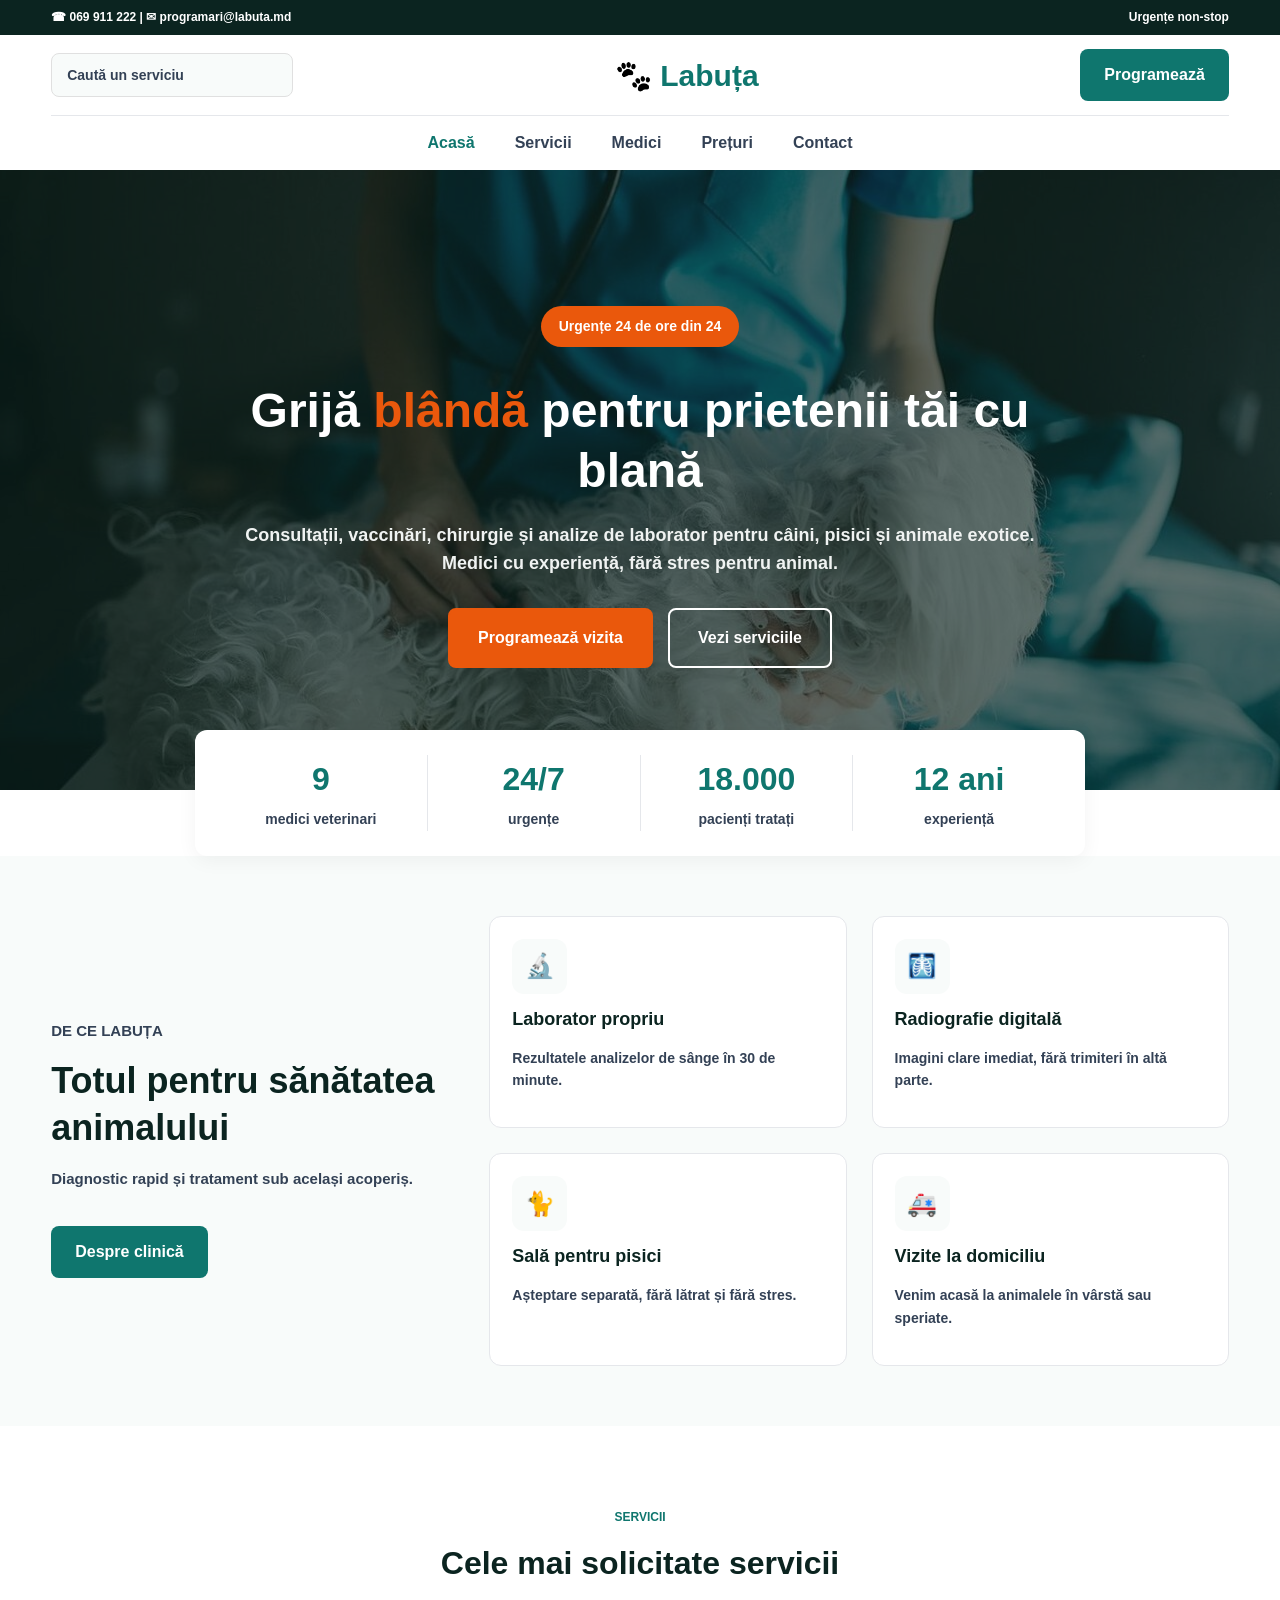
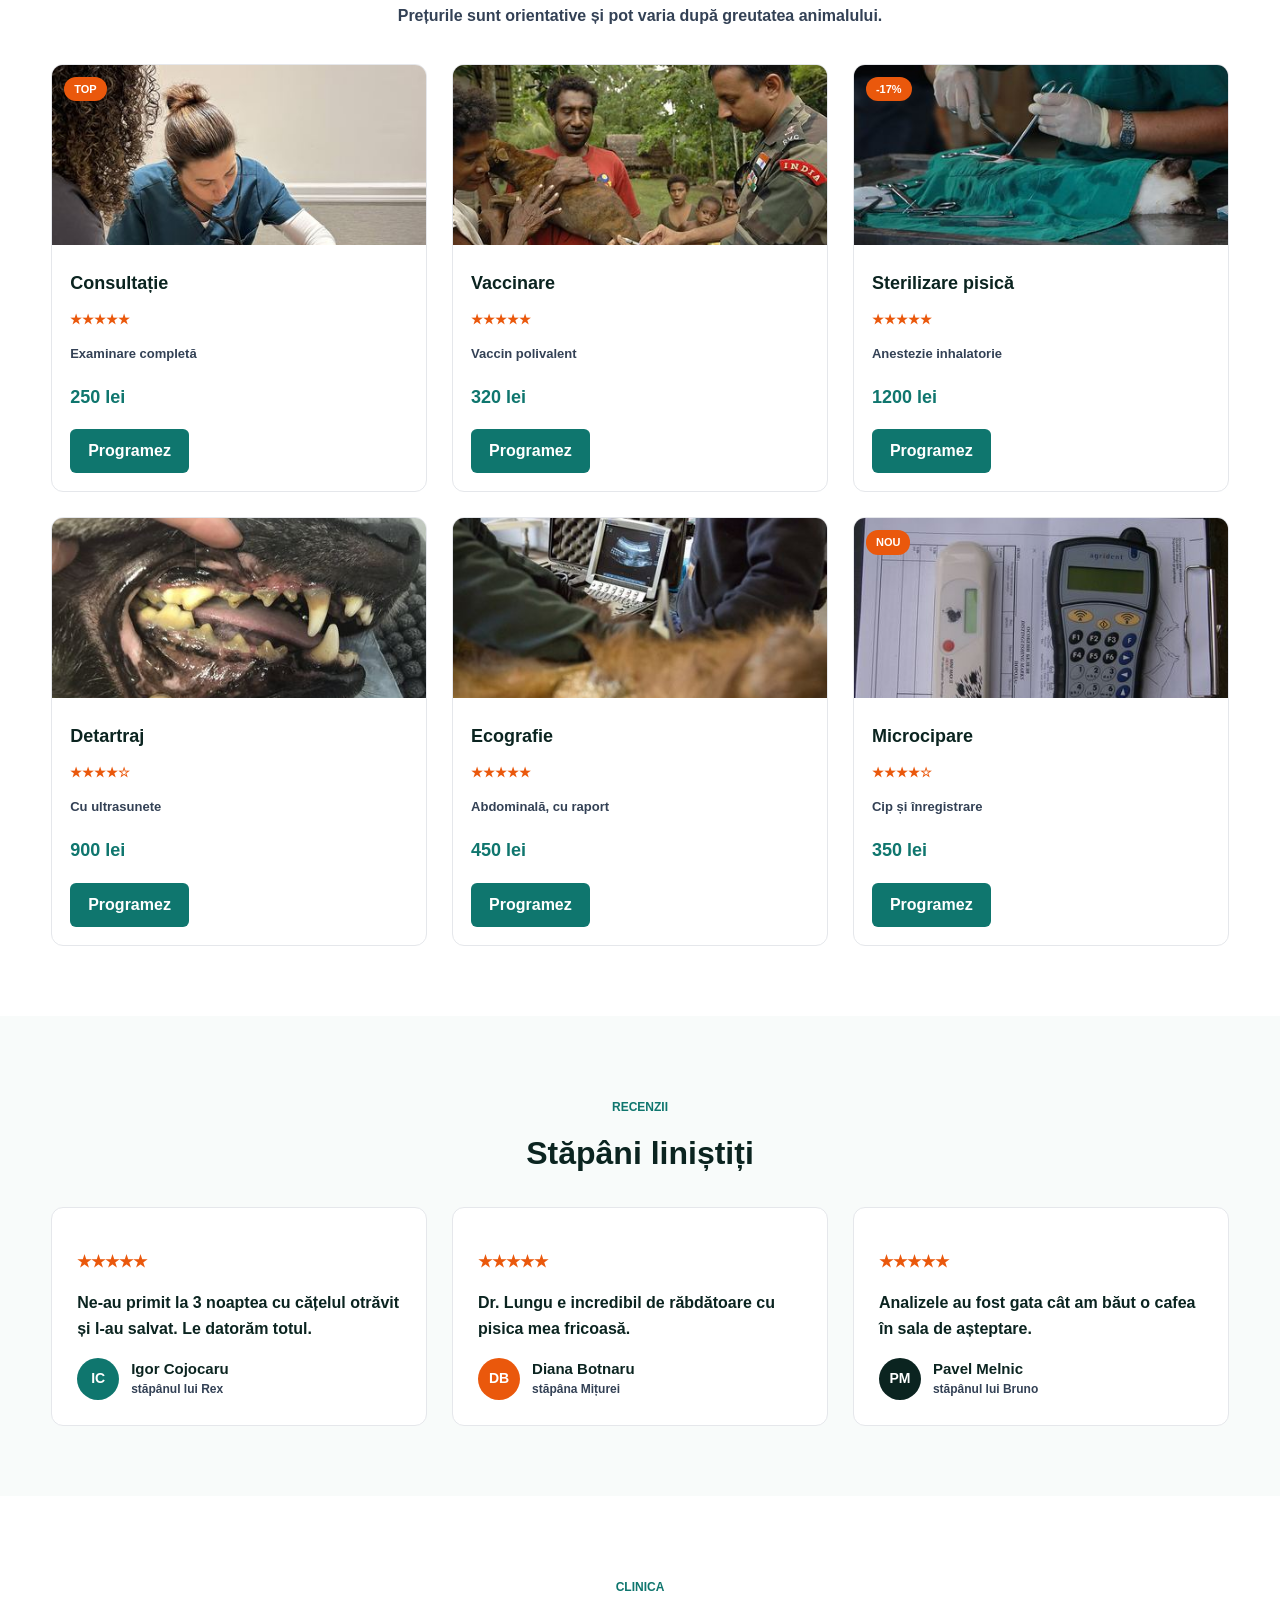
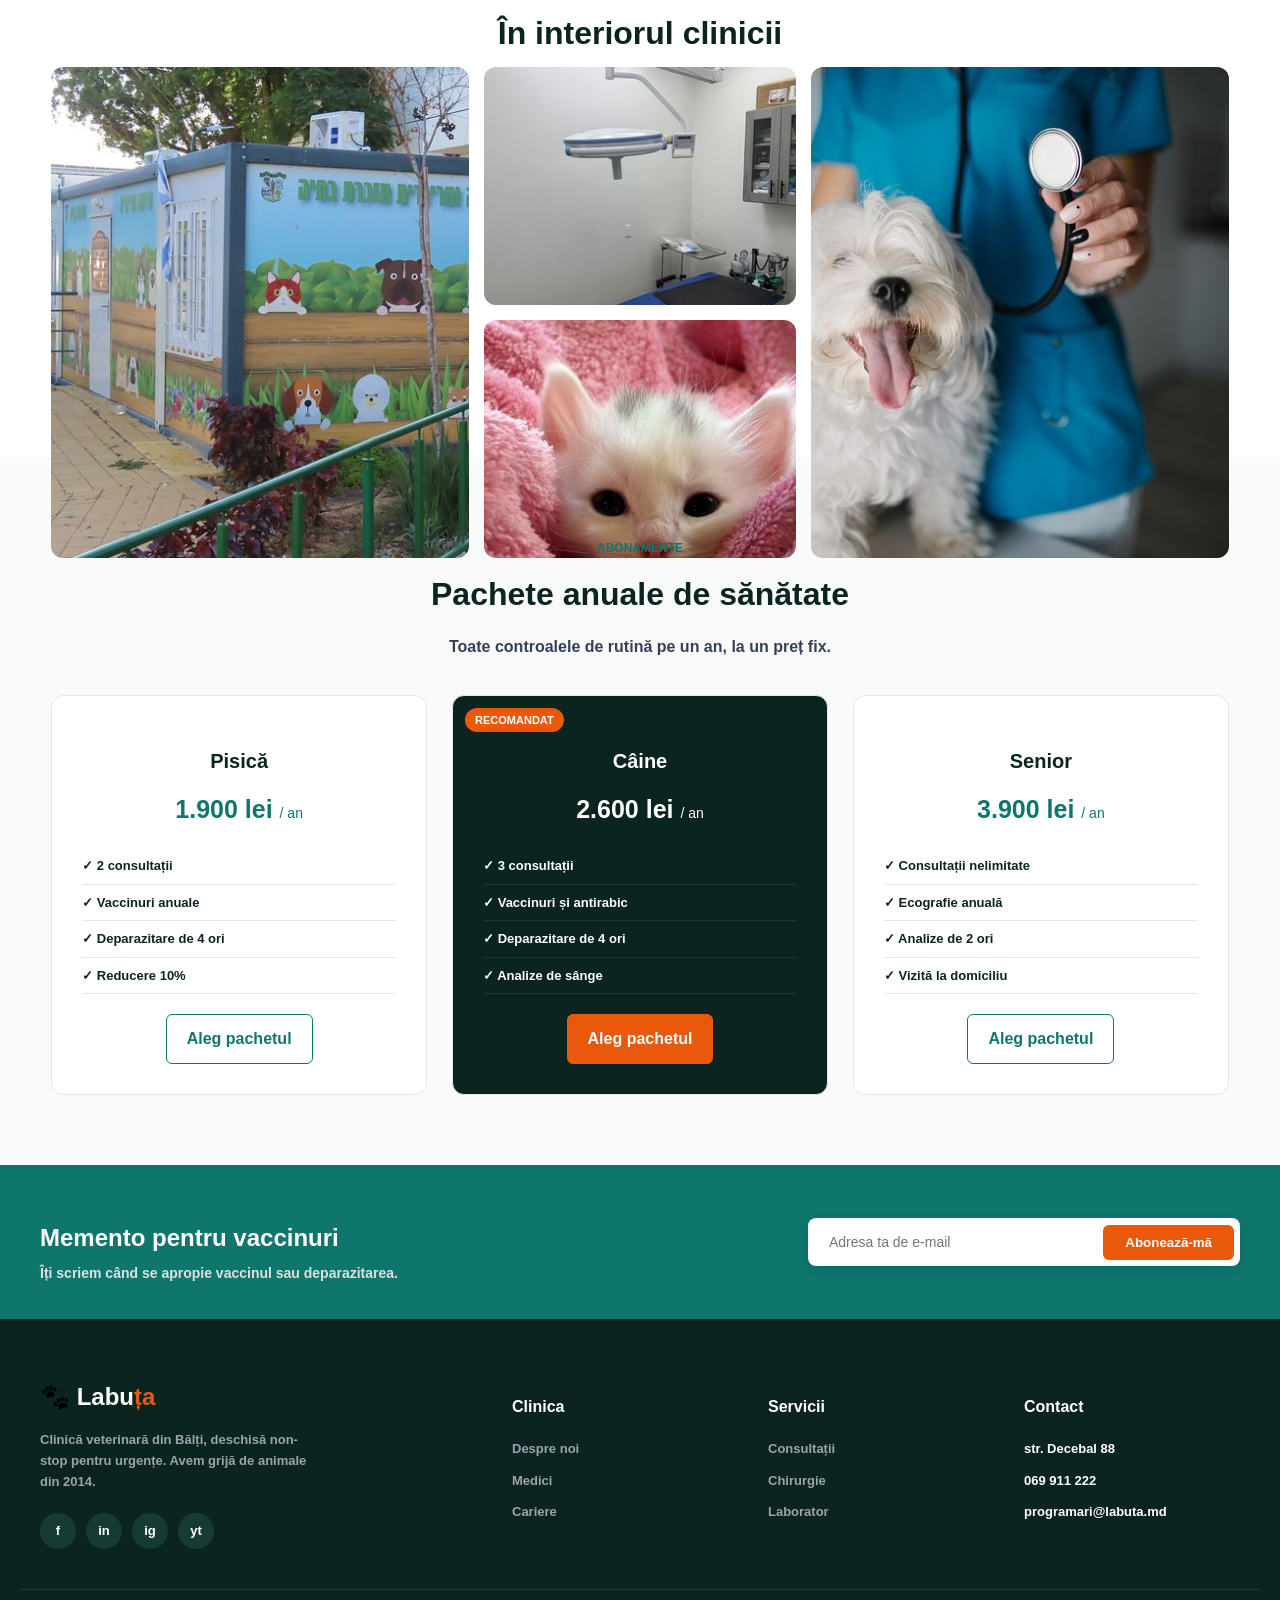
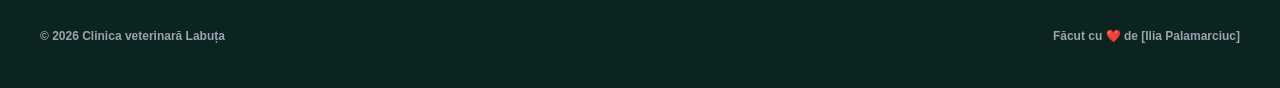
==== commit be26b62a: "исправид путь к style.css" ====
--- a/index.html
+++ b/index.html
@@ -4,7 +4,7 @@
     <meta charset="UTF-8">
     <meta name="viewport" content="width=device-width, initial-scale=1.0">
     <title>Labuța - Clinica Veterinară</title>
-    <link rel="stylesheet" href="EP.css">
+    <link rel="stylesheet" href="css/style.css">
 </head>
 <body>
 
--- a/css/style.css
+++ b/css/style.css
@@ -0,0 +1,751 @@
+/* Общие настройки */
+@import url('https://fonts.googleapis.com/css2?family=Outfit:wght@700&display=swap');
+body {
+    margin: 0;
+    padding: 0;
+
+    color: #0B2420;
+    background-color: #ffffff;
+    line-height: 1.5;
+    font-family: 'Outfit', sans-serif;
+    font-weight: 700;
+}
+
+
+a {
+    color: inherit;
+    text-decoration: none;
+}
+
+p {
+    line-height: 1.6;
+}
+
+.container {
+    max-width: 1200px;
+    margin: 0 auto;
+    padding: 0 20px;
+}
+
+/* Верхняя полоса */
+.top-bar {
+    background-color: #0B2420;
+    color: #ffffff;
+    padding: 8px 4%;
+    display: flex;
+    justify-content: space-between;
+    align-items: center;
+    font-size: 12px;
+}
+
+.top-bar p {
+    margin: 0;
+}
+
+/* Шапка */
+.header {
+    background-color: #ffffff;
+    padding: 0 4%;
+}
+
+.header-top {
+    min-height: 80px;
+    display: flex;
+    justify-content: space-between;
+    align-items: center;
+    border-bottom: 1px solid #e5e7eb;
+}
+
+.search {
+    width: 210px;
+    padding: 0 15px;
+    background-color: #f8fbfa;
+    border: 1px solid #e0e0e0;
+    border-radius: 8px;
+    color: #334155;
+    font-size: 14px;
+}
+
+.search p {
+    margin: 10px 0;
+}
+
+.logo h2 {
+    margin: 0;
+    font-size: 30px;
+    color: #0F766E;
+}
+
+.header-button a {
+    display: inline-block;
+    background-color: #0F766E;
+    color: #ffffff;
+    padding: 14px 24px;
+    border-radius: 8px;
+    font-weight: bold;
+}
+
+/* Навигация */
+.navigation {
+    padding: 15px 0;
+}
+
+.navigation-links {
+    display: flex;
+    justify-content: center;
+    align-items: center;
+    gap: 40px;
+}
+
+.navigation-links a {
+    color: #334155;
+    font-size: 16px;
+}
+
+.navigation-links a:first-child {
+    color: #0F766E;
+    font-weight: bold;
+}
+
+/* Главный блок */
+.hero {
+    position: relative;
+    min-height: 620px;
+    background-color: #0B2420;
+    display: flex;
+    justify-content: center;
+    align-items: center;
+    text-align: center;
+    padding: 0 8%;
+    color: #ffffff;
+    overflow: hidden;
+}
+
+.hero > img {
+    position: absolute;
+    width: 100%;
+    height: 100%;
+    top: 0;
+    left: 0;
+    object-fit: cover;
+    z-index: 0;
+}
+
+.hero::before {
+    content: "";
+    position: absolute;
+    width: 100%;
+    height: 100%;
+    top: 0;
+    left: 0;
+    background-color: rgba(11, 36, 32, 0.65);
+    z-index: 1;
+}
+
+.hero-content {
+    position: relative;
+    z-index: 2;
+    max-width: 800px;
+}
+
+.hero-label {
+    display: inline-block;
+    background-color: #EA580C;
+    color: #ffffff;
+    padding: 9px 18px;
+    border-radius: 25px;
+    font-size: 14px;
+    font-weight: bold;
+}
+
+.hero h1 {
+    font-size: 48px;
+    line-height: 1.25;
+    margin: 20px 0;
+    color: #ffffff;
+}
+
+.hero h1 span {
+    color: #EA580C;
+}
+
+.hero-description {
+    font-size: 18px;
+    color: #F0F3F2;
+    margin-bottom: 30px;
+}
+
+.hero-buttons {
+    display: flex;
+    justify-content: center;
+    align-items: center;
+    gap: 15px;
+}
+
+.hero-buttons a {
+    display: inline-block;
+    padding: 16px 28px;
+    border: 2px solid #ffffff;
+    border-radius: 8px;
+    font-weight: bold;
+}
+
+.hero-buttons a:first-child {
+    background-color: #EA580C;
+    border-color: #EA580C;
+}
+
+/* Статистика */
+.statistics {
+    position: relative;
+    z-index: 3;
+    max-width: 850px;
+    margin: -60px auto 0;
+    padding: 25px 20px;
+    background-color: #ffffff;
+    border-radius: 12px;
+    display: flex;
+    justify-content: space-around;
+    align-items: center;
+    box-shadow: 0 4px 20px rgba(0,0,0,0.05);
+}
+
+.stat-item {
+    flex: 1;
+    text-align: center;
+    border-right: 1px solid #e5e7eb;
+}
+
+.stat-item:last-child {
+    border-right: none;
+}
+
+.stat-item h2 {
+    margin: 0;
+    color: #0F766E;
+    font-size: 32px;
+}
+
+.stat-item p {
+    margin: 5px 0 0;
+    color: #334155;
+    font-size: 14px;
+}
+
+/* Блок о клинике */
+.about {
+    background-color: #f8fbfa;
+    padding: 60px 4%;
+    display: flex;
+    justify-content: space-between;
+    align-items: center;
+    gap: 40px;
+}
+
+.about-content {
+    width: 35%;
+}
+
+.section-label {
+    color: #0F766E;
+    font-size: 12px;
+    font-weight: bold;
+}
+
+.about-content h2 {
+    font-size: 36px;
+    line-height: 1.3;
+    margin: 10px 0;
+    color: #0B2420;
+}
+
+.about-content p {
+    color: #334155;
+    font-size: 15px;
+}
+
+.about-content a {
+    display: inline-block;
+    margin-top: 20px;
+    padding: 14px 24px;
+    background-color: #0F766E;
+    color: #ffffff;
+    border-radius: 8px;
+    font-weight: bold;
+}
+
+/* Карточки преимуществ */
+.features {
+    width: 65%;
+    display: grid;
+    grid-template-columns: repeat(2, 1fr);
+    gap: 25px;
+}
+
+.feature-card {
+    background-color: #ffffff;
+    padding: 22px;
+    border: 1px solid #e5e7eb;
+    border-radius: 12px;
+}
+
+.feature-icon {
+    width: 55px;
+    height: 55px;
+    background-color: #f8fbfa;
+    border-radius: 12px;
+    margin-bottom: 12px;
+    display: flex;
+    align-items: center;
+    justify-content: center;
+    font-size: 24px;
+}
+
+.feature-card h3 {
+    font-size: 18px;
+    margin: 8px 0;
+    color: #0B2420;
+}
+
+.feature-card p {
+    color: #334155;
+    font-size: 14px;
+}
+
+/* Заголовки разделов */
+.services,
+.reviews,
+.gallery,
+.pricing {
+    padding: 70px 4%;
+}
+
+.services > .section-label,
+.reviews > .section-label,
+.gallery > .section-label,
+.pricing > .section-label {
+    text-align: center;
+}
+
+.services > h2,
+.reviews > h2,
+.gallery > h2,
+.pricing > h2 {
+    text-align: center;
+    font-size: 32px;
+    margin: 10px 0;
+    color: #0B2420;
+}
+
+.services > p:not(.section-label),
+.pricing > p:not(.section-label) {
+    text-align: center;
+    color: #334155;
+    margin-bottom: 35px;
+}
+
+/* Карточки услуг */
+.services-grid {
+    display: grid;
+    grid-template-columns: repeat(3, 1fr);
+    gap: 25px;
+}
+
+.service-card {
+    position: relative;
+    background-color: #ffffff;
+    border: 1px solid #e5e7eb;
+    border-radius: 12px;
+    overflow: hidden;
+}
+
+.service-card > img {
+    width: 100%;
+    height: 180px;
+    object-fit: cover;
+}
+
+.service-content {
+    padding: 18px;
+}
+
+.service-content h3 {
+    font-size: 18px;
+    margin: 0;
+    color: #0B2420;
+}
+
+.service-content p {
+    font-size: 13px;
+    color: #334155;
+}
+
+.service-content p:nth-of-type(1) {
+    color: #EA580C;
+}
+
+.service-content p:nth-of-type(3) {
+    font-size: 18px;
+    color: #0F766E;
+    font-weight: bold;
+}
+
+.service-content a {
+    display: inline-block;
+    padding: 10px 18px;
+    background-color: #0F766E;
+    color: #ffffff;
+    border-radius: 6px;
+}
+
+.card-badge {
+    position: absolute;
+    top: 12px;
+    left: 12px;
+    background-color: #EA580C;
+    color: #ffffff;
+    padding: 4px 10px;
+    border-radius: 12px;
+    font-size: 11px;
+    font-weight: bold;
+}
+
+/* Отзывы */
+.reviews {
+    background-color: #f8fbfa;
+}
+
+.reviews-grid {
+    display: grid;
+    grid-template-columns: repeat(3, 1fr);
+    gap: 25px;
+    margin-top: 30px;
+}
+
+.review-card {
+    background-color: #ffffff;
+    padding: 25px;
+    border: 1px solid #e5e7eb;
+    border-radius: 12px;
+}
+
+.review-card p:first-child {
+    color: #EA580C;
+}
+
+.review-card h3 {
+    font-size: 15px;
+    margin-top: 15px;
+    color: #0B2420;
+}
+
+.review-card p:last-child {
+    color: #334155;
+    font-size: 12px;
+}
+
+/* Галерея */
+.gallery-grid {
+    display: grid;
+    grid-template-columns: 2fr 1.5fr 2fr;
+    gap: 15px;
+    height: 320px;
+}
+
+.gallery-col {
+    display: flex;
+    flex-direction: column;
+    gap: 15px;
+}
+
+.gallery-grid img {
+    width: 100%;
+    height: 100%;
+    object-fit: cover;
+    border-radius: 12px;
+}
+
+/* Тарифы */
+.pricing {
+    background-color: #f8fbfa;
+}
+
+.pricing-grid {
+    display: grid;
+    grid-template-columns: repeat(3, 1fr);
+    gap: 25px;
+}
+
+.price-card {
+    position: relative;
+    background-color: #ffffff;
+    border: 1px solid #e5e7eb;
+    border-radius: 12px;
+    padding: 30px;
+    text-align: center;
+}
+
+.price-card h3 {
+    font-size: 20px;
+    margin-bottom: 10px;
+}
+
+.price-card h2 {
+    font-size: 25px;
+    margin: 15px 0;
+    color: #0F766E;
+}
+
+.price-card h2 span {
+    font-size: 14px;
+    font-weight: normal;
+    color: inherit;
+}
+
+.price-card ul {
+    list-style: none;
+    text-align: left;
+    margin: 20px 0;
+    padding: 0;
+}
+
+.price-card li {
+    padding: 8px 0;
+    border-bottom: 1px solid #e5e7eb;
+    font-size: 13px;
+}
+
+.price-card > a {
+    display: inline-block;
+    padding: 12px 20px;
+    border: 1px solid #0F766E;
+    color: #0F766E;
+    border-radius: 6px;
+}
+
+.price-card:nth-child(2) {
+    background-color: #0B2420;
+    color: #ffffff;
+}
+
+.price-card:nth-child(2) h3,
+.price-card:nth-child(2) h2,
+.price-card:nth-child(2) li {
+    color: #ffffff;
+    border-bottom-color: #163A34;
+}
+
+.price-card:nth-child(2) a {
+    background-color: #EA580C;
+    color: #ffffff;
+    border-color: #EA580C;
+}
+
+/* Баннер напоминания о вакцинах */
+.newsletter-banner {
+    background-color: #0F766E;
+    color: #ffffff;
+    padding: 35px 0;
+}
+
+.newsletter-content {
+    display: flex;
+    justify-content: space-between;
+    align-items: center;
+    gap: 30px;
+}
+
+.newsletter-text h2 {
+    font-size: 24px;
+    font-weight: 700;
+    margin-bottom: 6px;
+    color: #ffffff;
+}
+
+.newsletter-text p {
+    font-size: 14px;
+    color: #e0e0e0;
+    margin: 0;
+}
+
+.newsletter-form {
+    display: flex;
+    align-items: center;
+    gap: 10px;
+    background-color: #ffffff;
+    padding: 6px;
+    border-radius: 8px;
+    width: 420px;
+    box-shadow: 0 4px 12px rgba(0, 0, 0, 0.1);
+}
+
+.newsletter-form input {
+    flex: 1;
+    border: none;
+    padding: 10px 15px;
+    font-size: 14px;
+    outline: none;
+    color: #0B2420;
+}
+
+.btn-subscribe {
+    display: inline-block;
+    background-color: #EA580C;
+    color: #ffffff;
+    border: none;
+    padding: 10px 22px;
+    font-weight: 600;
+    border-radius: 6px;
+    text-align: center;
+    cursor: pointer;
+}
+
+.btn-subscribe:hover {
+    background-color: #C2410C;
+}
+
+/* Основной футер */
+.footer-main {
+    background-color: #0B2420;
+    color: #ffffff;
+    padding: 60px 0 30px;
+}
+
+.footer-grid {
+    display: grid;
+    grid-template-columns: 2fr 1fr 1fr 1fr;
+    gap: 40px;
+    padding-bottom: 40px;
+    border-bottom: 1px solid rgba(255, 255, 255, 0.1);
+}
+
+.footer-logo {
+    font-size: 24px;
+    font-weight: bold;
+    margin-bottom: 15px;
+    color: #ffffff;
+}
+
+.footer-logo span {
+    color: #EA580C;
+}
+
+.footer-desc {
+    font-size: 13px;
+    color: #9ca3af;
+    line-height: 1.6;
+    margin-bottom: 20px;
+    max-width: 280px;
+}
+
+/* Иконки соцсетей */
+.social-icons {
+    display: flex;
+    gap: 10px;
+}
+
+.social-icons a {
+    display: flex;
+    align-items: center;
+    justify-content: center;
+    width: 36px;
+    height: 36px;
+    background-color: #163A34;
+    color: #ffffff;
+    border-radius: 50%;
+    text-decoration: none;
+    font-size: 13px;
+    font-weight: bold;
+}
+
+.social-icons a:hover {
+    background-color: #EA580C;
+}
+
+/* Колонки ссылок */
+.footer-col h3 {
+    font-size: 16px;
+    font-weight: 600;
+    margin-bottom: 20px;
+    color: #ffffff;
+}
+
+.footer-col ul {
+    list-style: none;
+    padding: 0;
+    margin: 0;
+}
+
+.footer-col ul li {
+    margin-bottom: 12px;
+    font-size: 13px;
+}
+
+.footer-col ul li a {
+    color: #9ca3af;
+    text-decoration: none;
+}
+
+.footer-col ul li a:hover {
+    color: #ffffff;
+}
+
+/* Нижняя строка копирайта */
+.footer-bottom {
+    display: flex;
+    justify-content: space-between;
+    align-items: center;
+    padding-top: 25px;
+    font-size: 12px;
+    color: #9ca3af;
+}
+
+.paw-icon {
+    filter: brightness(0);
+}
+
+/* Стили для аватаров в отзывах */
+.review-author {
+    display: flex;
+    align-items: center;
+    gap: 12px;
+    margin-top: 15px;
+}
+
+.review-author h3 {
+    margin: 0;
+    font-size: 15px;
+    color: #0B2420;
+}
+
+.review-author p {
+    margin: 0;
+    font-size: 12px;
+    color: #666666;
+}
+
+.author-avatar {
+    width: 42px;
+    height: 42px;
+    border-radius: 50%;
+    display: flex;
+    align-items: center;
+    justify-content: center;
+    color: #ffffff;
+    font-weight: bold;
+    font-size: 14px;
+    flex-shrink: 0;
+}
+
+/* Цвета аватаров как на макете */
+.avatar-ic {
+    background-color: #0F766E; /* Зеленоватый */
+}
+
+.avatar-db {
+    background-color: #EA580C; /* Оранжевый */
+}
+
+.avatar-pm {
+    background-color: #0B2420; /* Темно-зеленый / почти черный */
+}
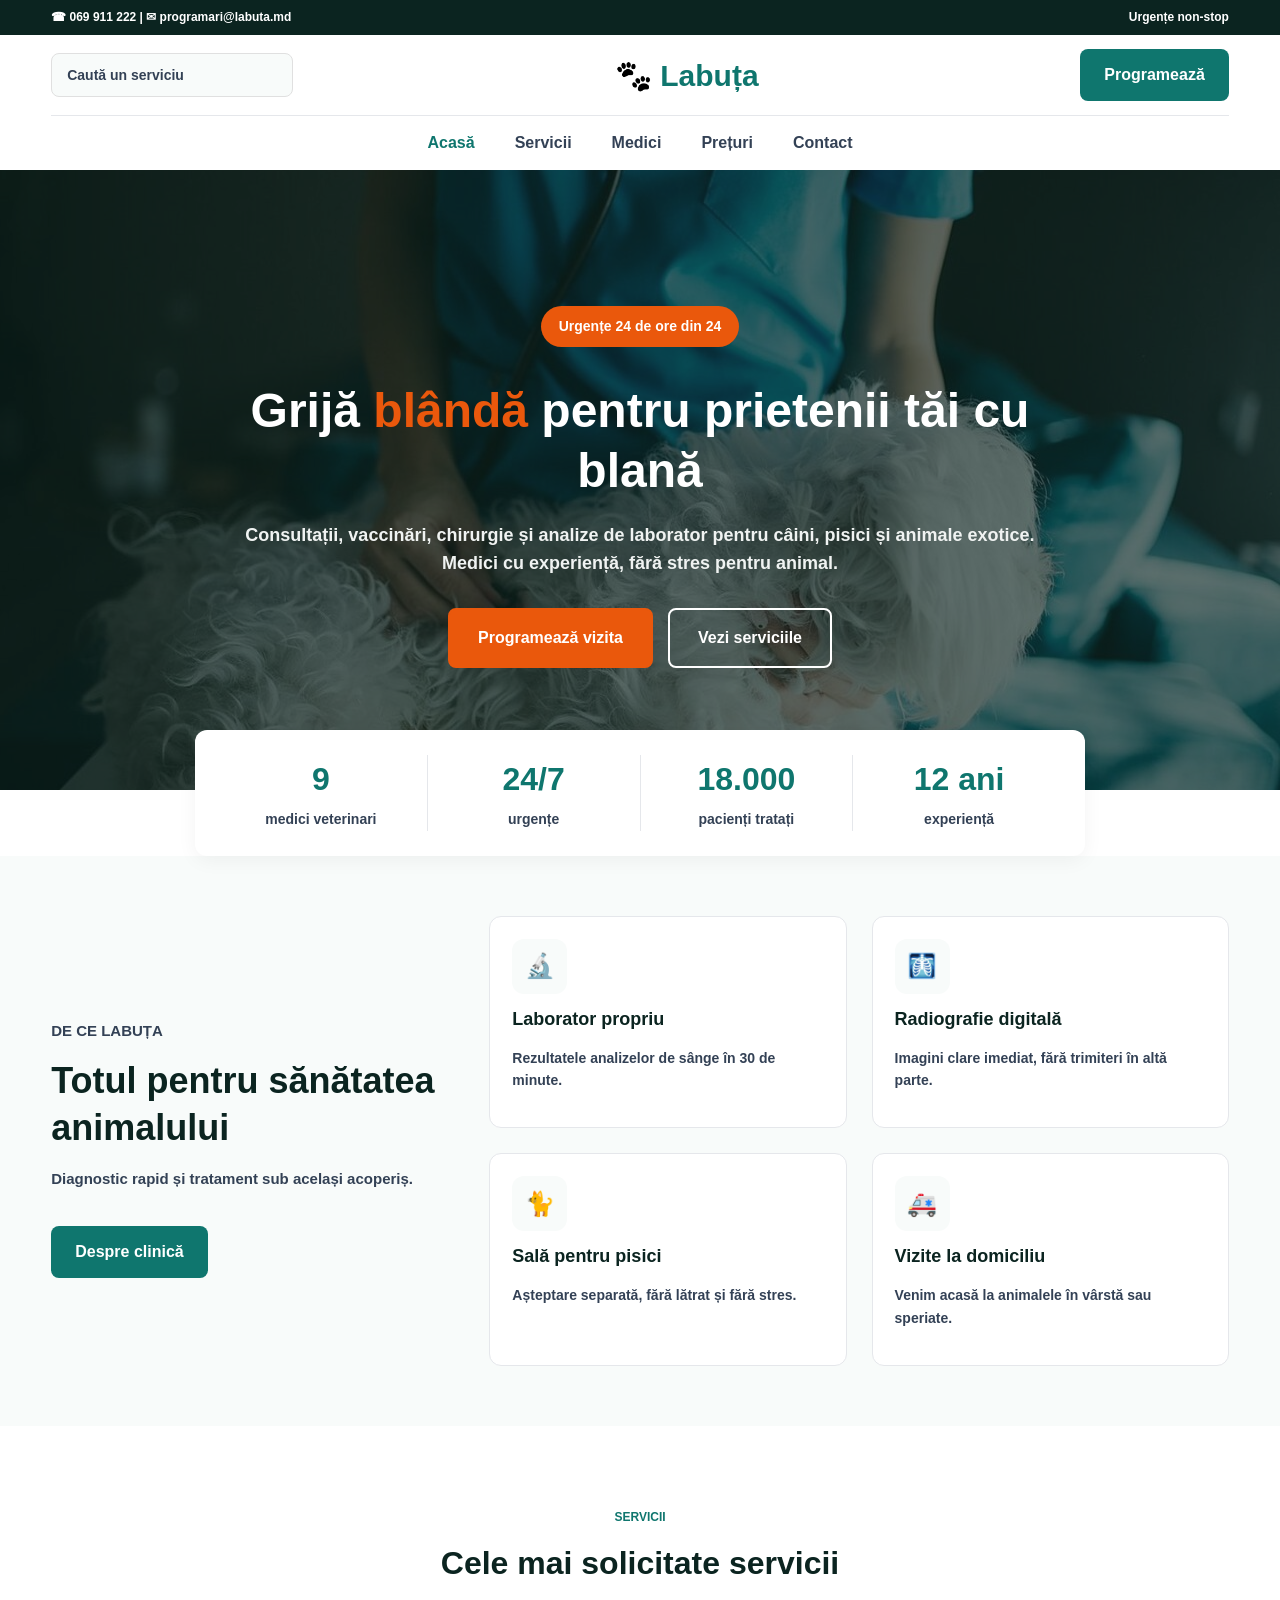
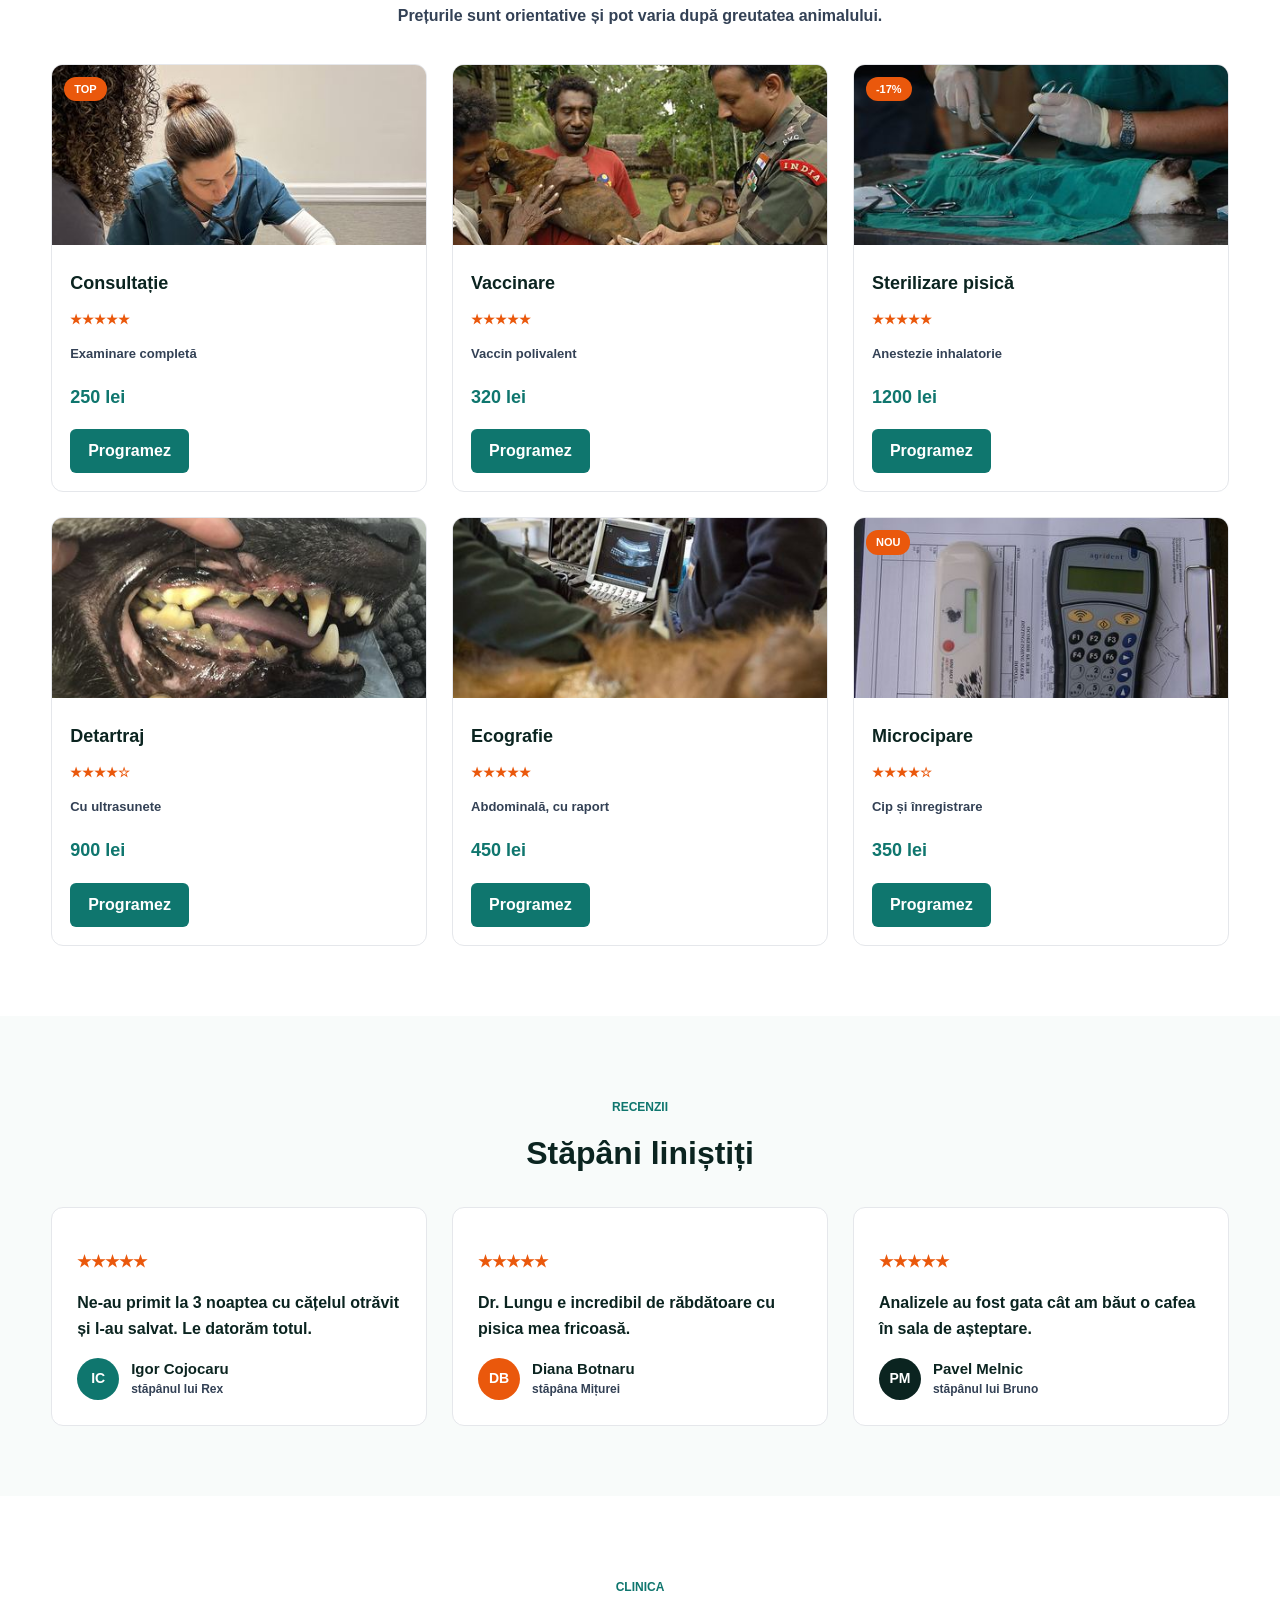
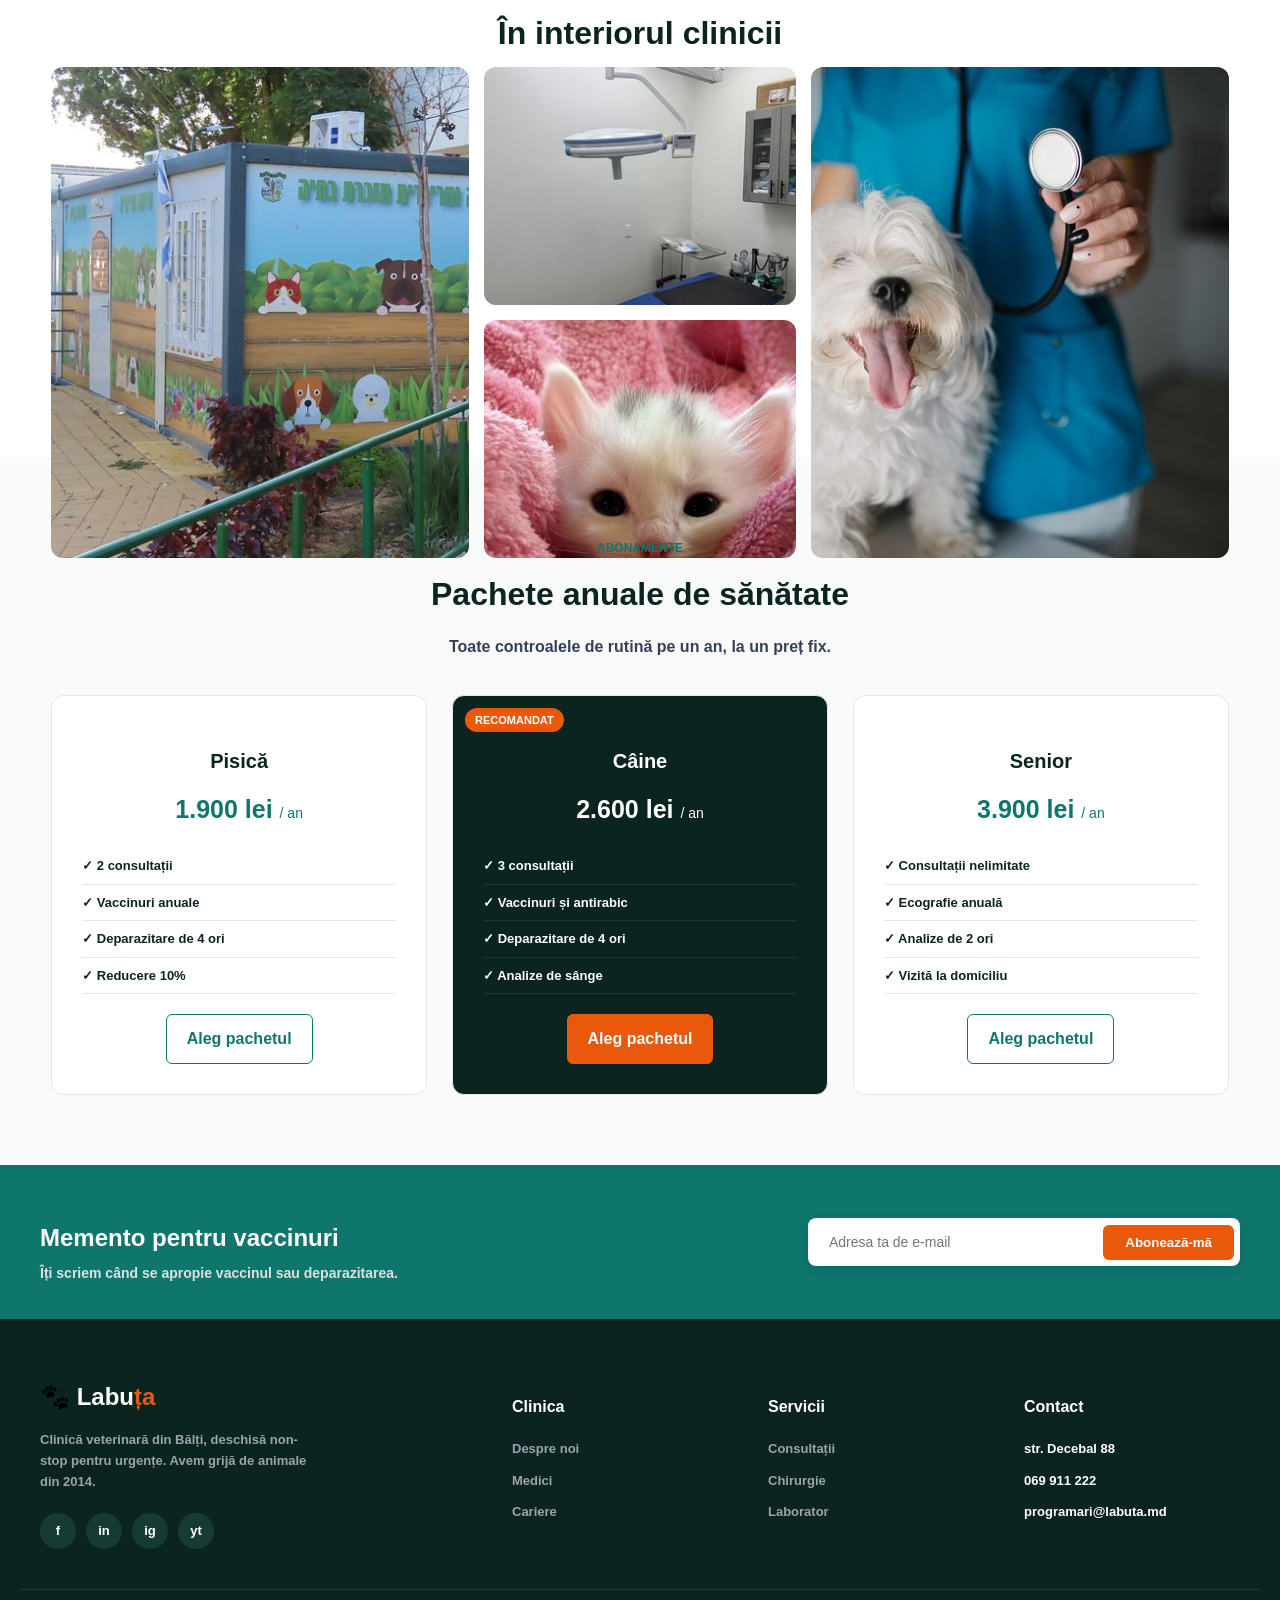
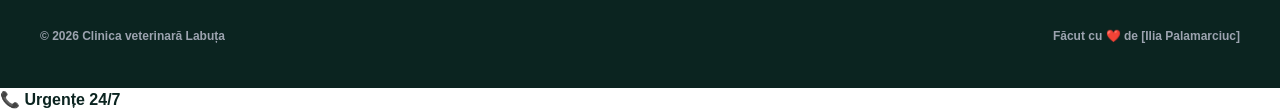
==== commit deb92c69: "добавил фиксированную кнопку Urgente" ====
--- a/index.html
+++ b/index.html
@@ -424,6 +424,11 @@
         </div>
 
     </footer>
-
+<!-- Кнопка экстренной связи -->
+<a href="tel:069911222" class="fixed-emergency-btn">
+    <span class="emergency-icon">📞</span>
+    <span>Urgențe 24/7</span>
+</a>
+    
 </body>
 </html>
